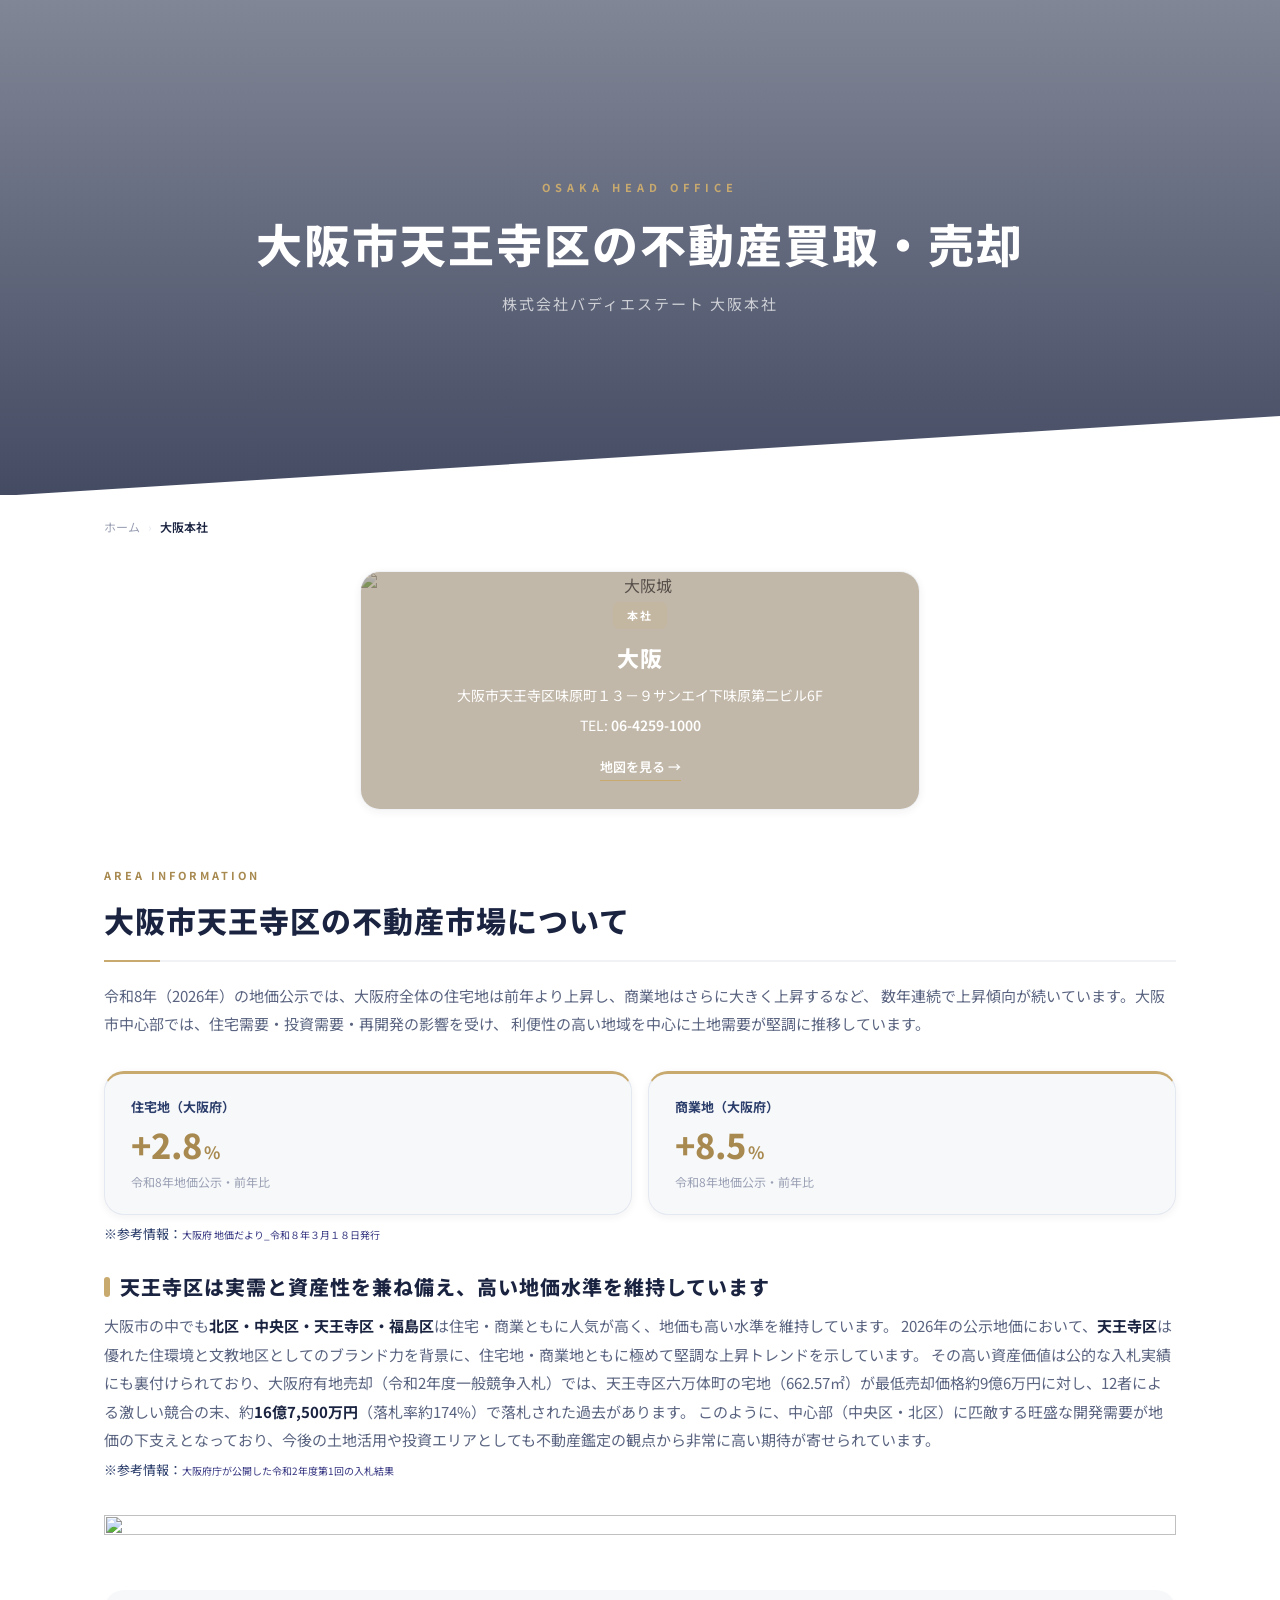
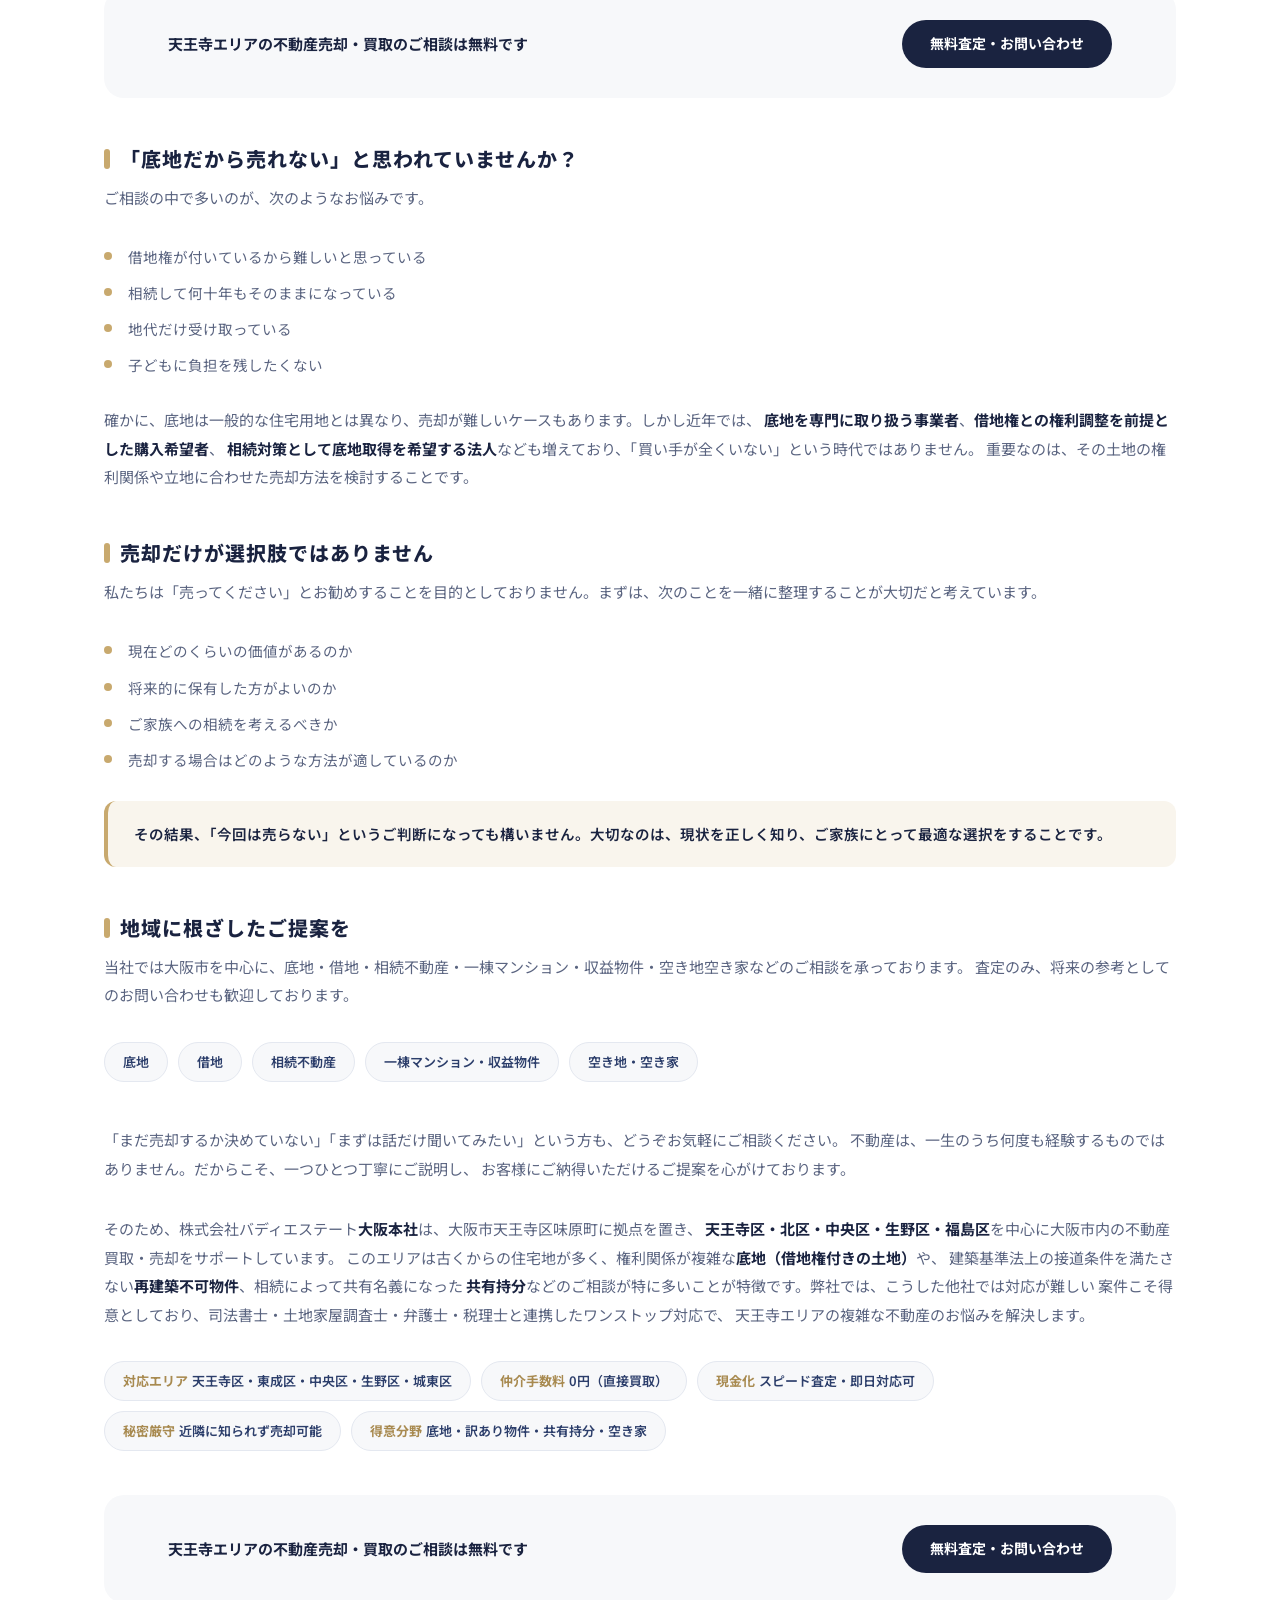
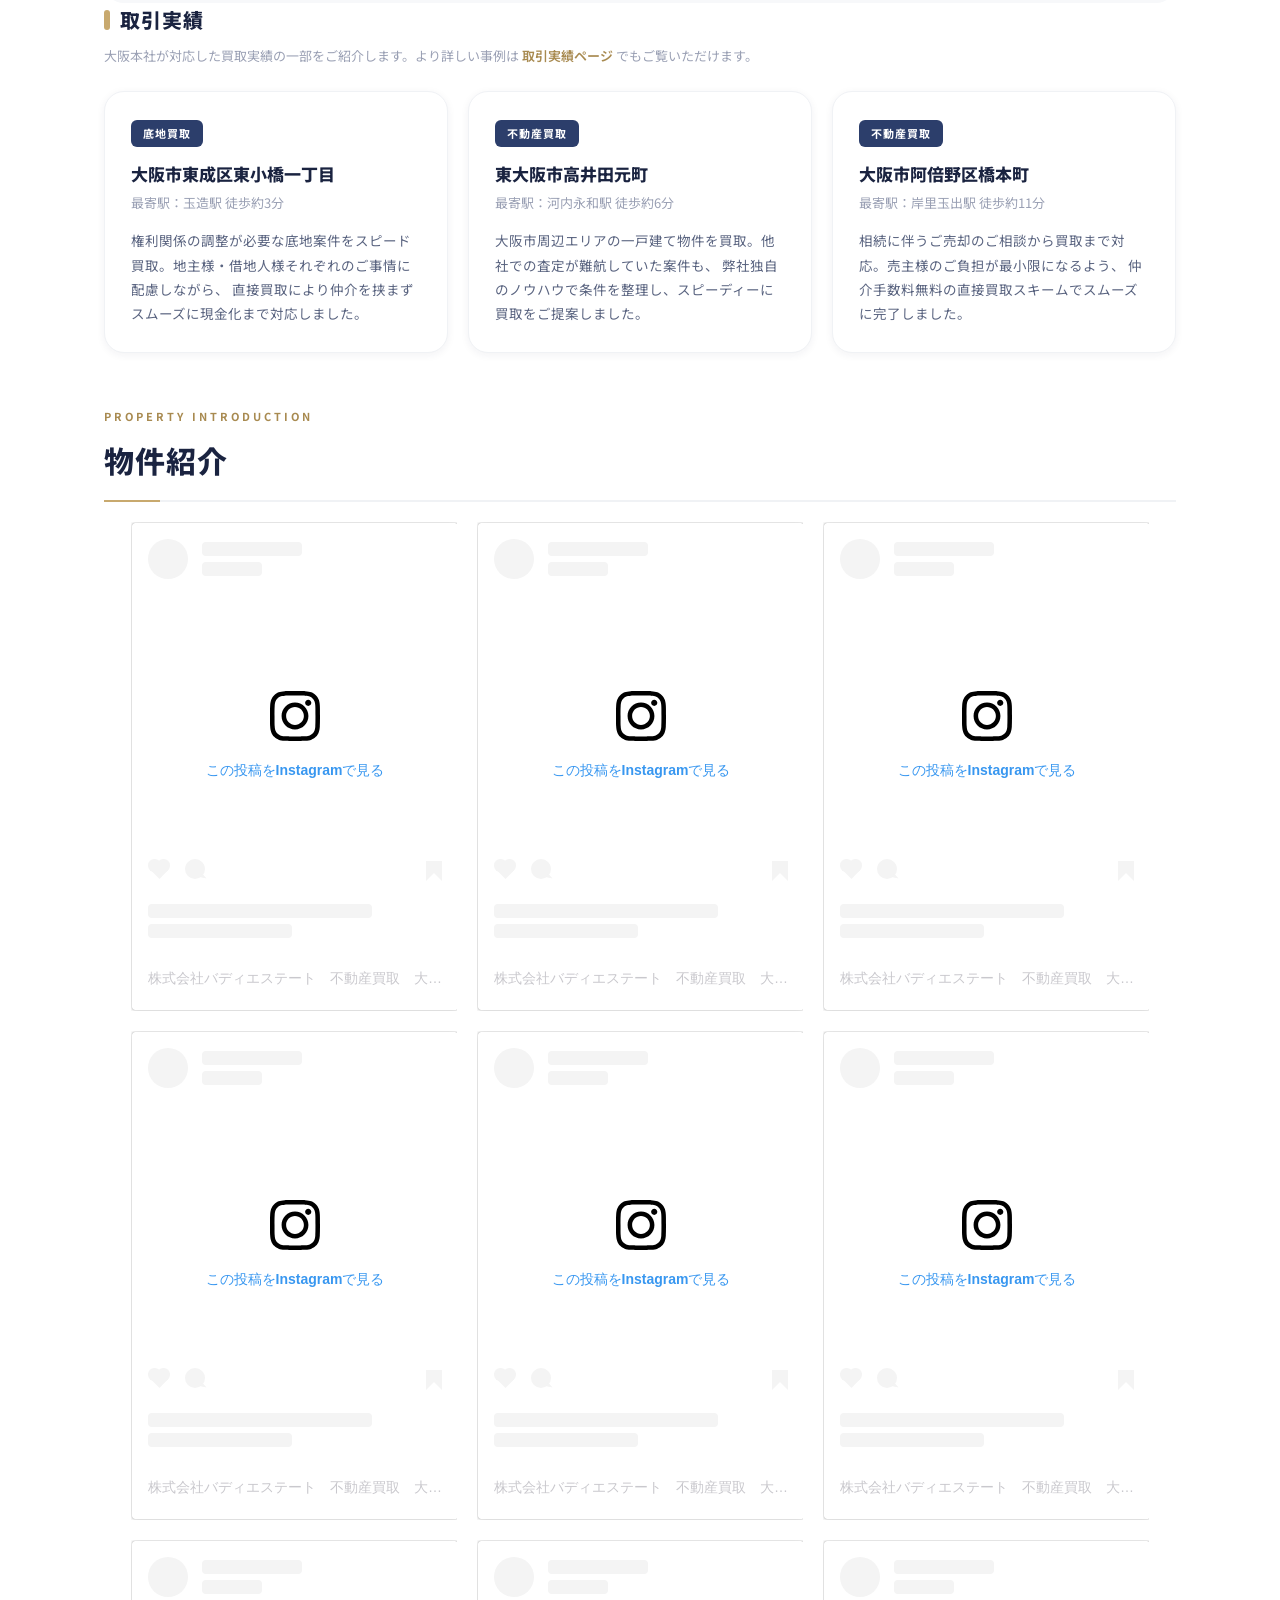
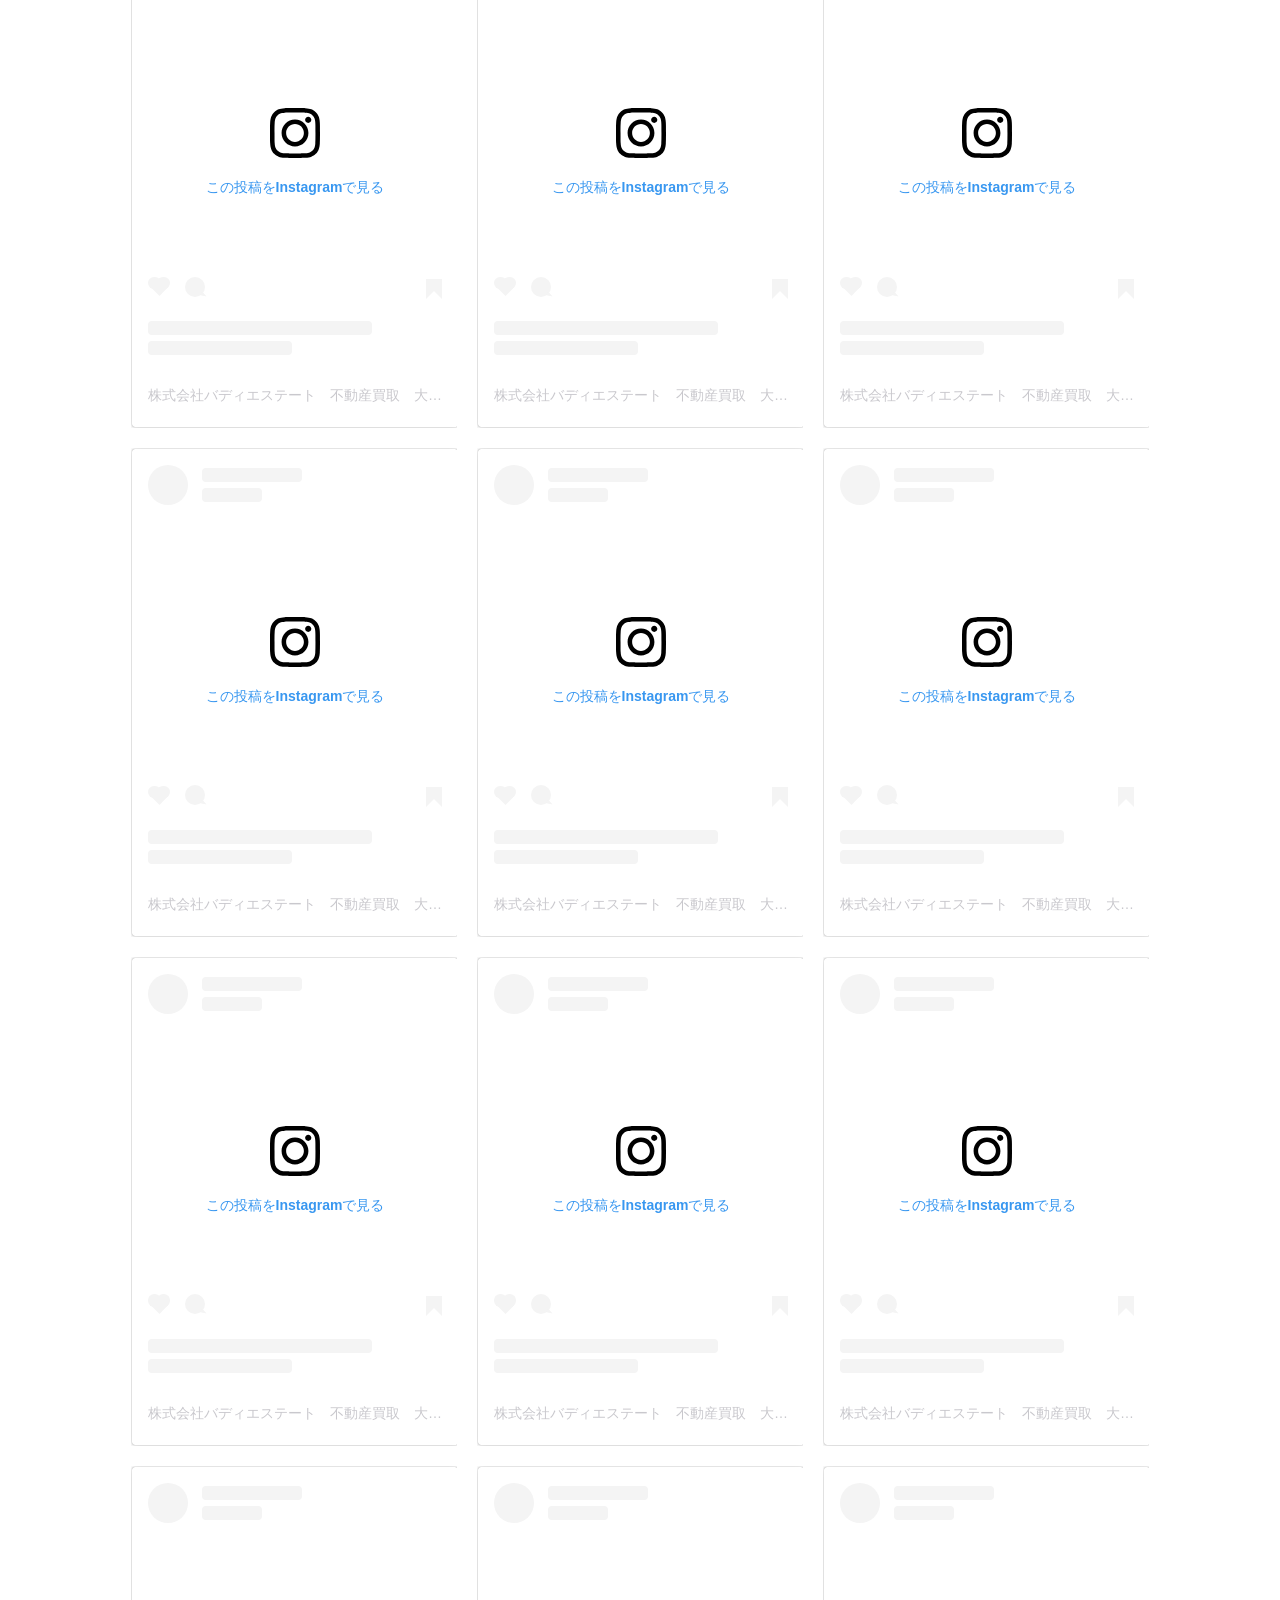
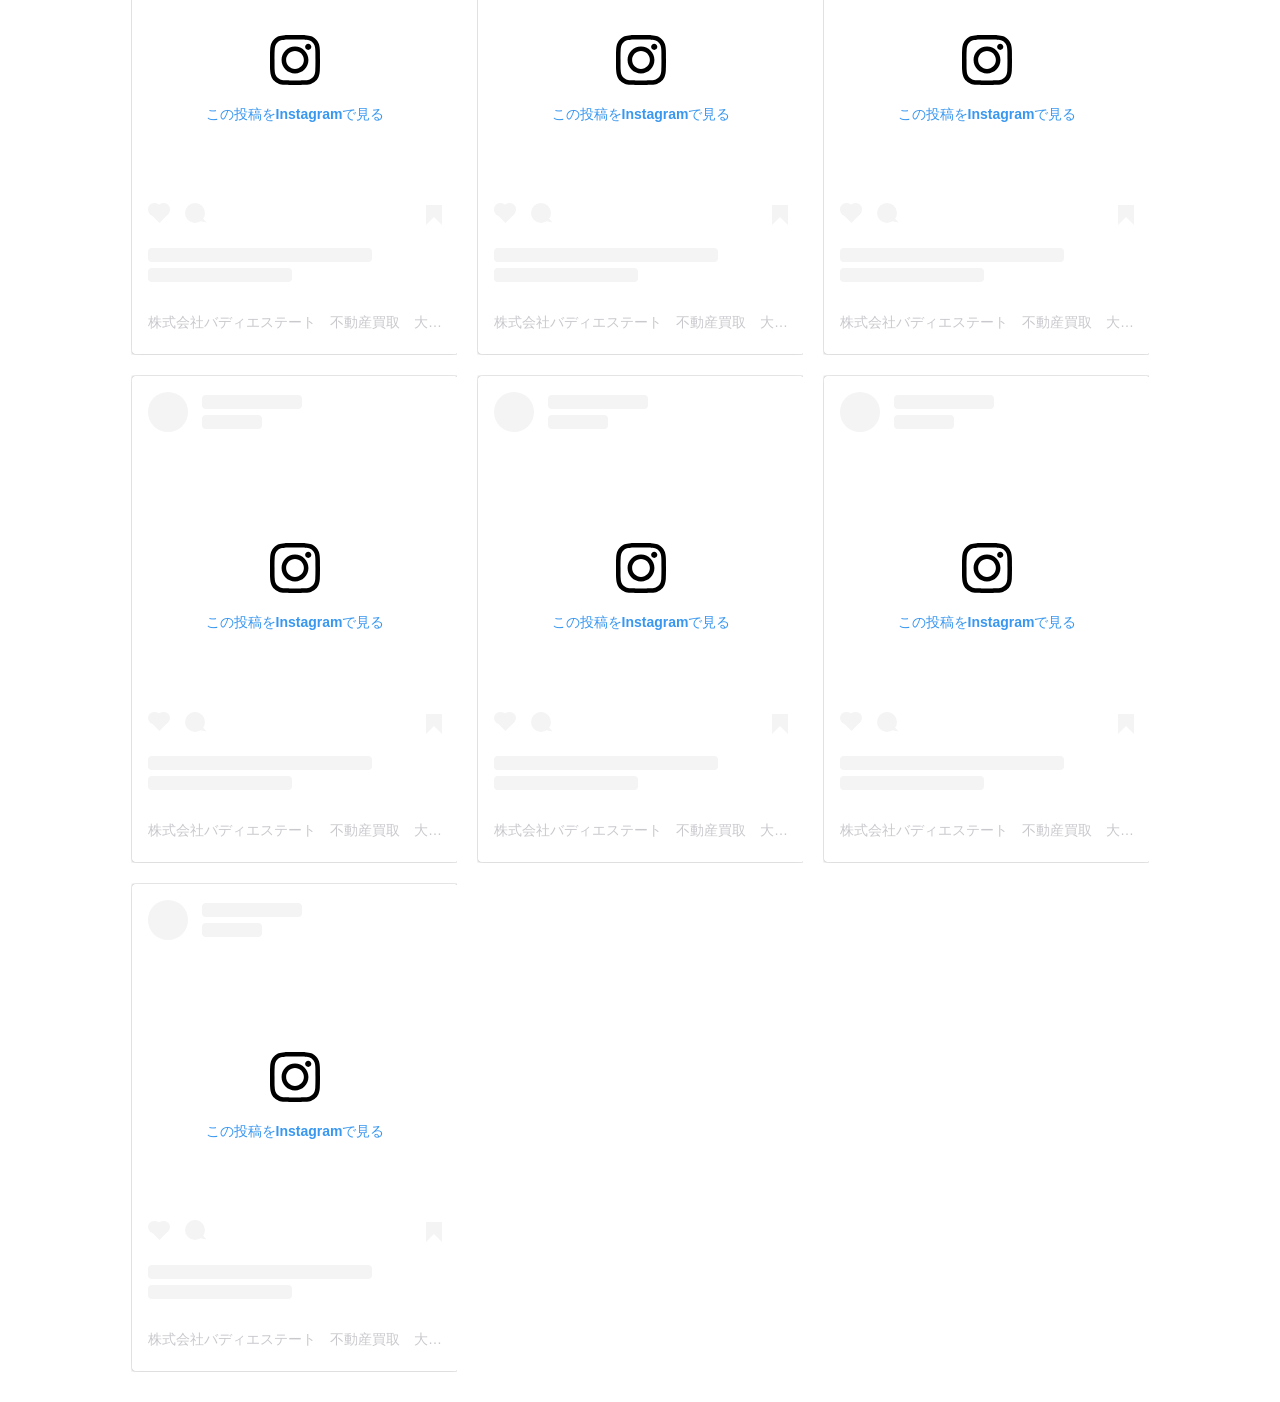
==== index.html @ 15bc95f5 "Rename osaka_tennoji.html to index.html" ====
<!DOCTYPE html>
<html lang="ja">

<head>
    <title>天王寺区の不動産買取・売却なら｜バディエステート大阪本社</title>
    <meta charset="UTF-8">
    <meta name="viewport" content="width=device-width, initial-scale=1.0">
    <meta name="description"
        content="大阪市天王寺区の株式会社バディエステート大阪本社。天王寺区・東成区・中央区・生野区・城東区を中心に、底地や訳あり物件、空き家などの不動産買取・売却をサポートします。仲介手数料0円、即日現金化、秘密厳守で対応いたします。">
    <meta property="og:url" content="https://buddy-estate.net/osaka/">
    <meta property="og:type" content="website">
    <meta property="og:title" content="大阪・天王寺で底地や訳あり不動産の買取なら、バディエステート大阪本社にお任せください">
    <meta property="og:description"
        content="天王寺区・東成区・中央区・生野区・城東区の不動産買取、売却のことなら株式会社バディエステート大阪本社へ。底地や訳あり物件も経験豊富なスタッフが対応します。">
    <meta property="og:site_name" content="株式会社バディエステート 大阪本社">
    <meta property="og:image"
        content="https://res.cloudinary.com/drjbzmxjo/image/upload/v1783505088/header_logo_share_v1_etqi0c.png">

    <!-- Google tag (gtag.js) -->
    <script async src="https://www.googletagmanager.com/gtag/js?id=G-GGK0ZENTBS"></script>
    <script>
        window.dataLayer = window.dataLayer || [];
        function gtag() { dataLayer.push(arguments); }
        gtag('js', new Date());
        gtag('config', 'G-GGK0ZENTBS');
    </script>

    <!-- 構造化データ: 大阪本社 + パンくずリスト -->
    <script type="application/ld+json">
    {
      "@context": "https://schema.org",
      "@graph": [
        {
          "@type": "RealEstateAgent",
          "name": "株式会社バディエステート 大阪本社",
          "image": "https://res.cloudinary.com/drjbzmxjo/image/upload/v1783505088/header_logo_share_v1_etqi0c.png",
          "url": "https://buddy-estate.net/osaka/",
          "telephone": "+81-6-4259-1000",
          "priceRange": "$$",
          "address": {
            "@type": "PostalAddress",
            "streetAddress": "天王寺区味原町13-9 サンエイ下味原第二ビル6F",
            "addressLocality": "大阪市",
            "addressRegion": "大阪府",
            "postalCode": "543-0023",
            "addressCountry": "JP"
          },
          "areaServed": [
            { "@type": "AdministrativeArea", "name": "大阪市天王寺区" },
            { "@type": "AdministrativeArea", "name": "大阪市東成区" },
            { "@type": "AdministrativeArea", "name": "大阪市中央区" },
            { "@type": "AdministrativeArea", "name": "大阪市生野区" },
            { "@type": "AdministrativeArea", "name": "大阪市城東区" }
          ],
          "parentOrganization": {
            "@type": "Organization",
            "name": "株式会社バディエステート",
            "url": "https://buddy-estate.net/"
          }
        },
        {
          "@type": "BreadcrumbList",
          "itemListElement": [
            { "@type": "ListItem", "position": 1, "name": "ホーム", "item": "https://buddy-estate.net/" },
            { "@type": "ListItem", "position": 2, "name": "大阪本社", "item": "https://buddy-estate.net/osaka/" }
          ]
        }
      ]
    }
    </script>

    <link rel="canonical" href="https://buddy-estate.net/osaka/">
    <link rel="icon" href="https://res.cloudinary.com/drjbzmxjo/image/upload/v1784261574/logo_arcegr.ico" sizes="any">
    <link rel="icon" type="image/png"
        href="https://res.cloudinary.com/drjbzmxjo/image/upload/v1783505088/header_logo_share_v1_etqi0c.png"
        sizes="32x32">
    <link rel="apple-touch-icon"
        href="https://res.cloudinary.com/drjbzmxjo/image/upload/v1783505088/header_logo_share_v1_etqi0c.png">

    <link rel="preconnect" href="https://fonts.gstatic.com" crossorigin>
    <link rel="stylesheet" href="../nar_footer.css">
    <link rel="stylesheet" href="branch.css">
    <link href="https://fonts.googleapis.com/css2?family=Noto+Sans+JP:wght@400;500;600;700&display=swap"
        rel="stylesheet">
</head>

<body>
    <!-- PAGE HERO -->

    <section class="page-hero">
        <div class="page-hero-content">
            <span class="page-hero-eyebrow" data-i18n="osaka_hero_eyebrow">OSAKA HEAD OFFICE</span>
            <h1 class="page-hero-title" data-i18n="osaka_hero_title">大阪市天王寺区の不動産買取・売却</h1>
            <p class="page-hero-sub" data-i18n="osaka_hero_sub">株式会社バディエステート 大阪本社</p>
        </div>
    </section>

    <!-- BREADCRUMB -->
    <div style="background: var(--color-bg); padding-top: 8px;">
        <div class="breadcrumb">
            <a href="/" data-i18n="company_breadcrumb_home">ホーム</a>
            <span class="breadcrumb-sep">›</span>
            <span class="breadcrumb-current">大阪本社</span>
        </div>
    </div>
    <!-- Branch Infor -->
    <div class="branch-info">
        <div class="branch-info-map-bg">
            <img src="https://res.cloudinary.com/drjbzmxjo/image/upload/v1782881532/concept_osakacastleresize_m5vloy.jpg"
                alt="大阪城">
        </div>
        <div class="branch-info-content">
            <span class="branch-info-badge">本社</span>
            <p class="branch-info-name">大阪</p>
            <p class="branch-info-address">大阪市天王寺区味原町１３－９サンエイ下味原第二ビル6F</p>
            <p class="branch-info-phone">TEL: <a href="tel:+81-6-4259-1000">06-4259-1000</a></p>
            <a href="#" target="_blank" rel="noopener" class="branch-info-maplink" id="branchInfoMapLink"
                data-i18n="store_map_link">地図を見る →</a>
        </div>
    </div>
    <main>
        <!-- ============================================
             H2: エリアの不動産情報
             ============================================ -->
        <section class="area-info-section">
            <span class="section-eyebrow">AREA INFORMATION</span>
            <h2 class="section-title">大阪市天王寺区の不動産市場について</h2>

            <!-- 2026年 地価動向・底地インサイト -->
            <div class="market-insight">
                <p class="area-info-lead">
                    令和8年（2026年）の地価公示では、大阪府全体の住宅地は前年より上昇し、商業地はさらに大きく上昇するなど、
                    数年連続で上昇傾向が続いています。大阪市中心部では、住宅需要・投資需要・再開発の影響を受け、
                    利便性の高い地域を中心に土地需要が堅調に推移しています。
                </p>

                <div class="market-stats">
                    <div class="market-stat-card">
                        <span class="market-stat-label">住宅地（大阪府）</span>
                        <span class="market-stat-value">+2.8<small>%</small></span>
                        <span class="market-stat-note">令和8年地価公示・前年比</span>
                    </div>
                    <div class="market-stat-card">
                        <span class="market-stat-label">商業地（大阪府）</span>
                        <span class="market-stat-value">+8.5<small>%</small></span>
                        <span class="market-stat-note">令和8年地価公示・前年比</span>
                    </div>
                </div>
                <p class="refer">
                    ※参考情報：<a href="https://www.pref.osaka.lg.jp/documents/7224/chikadayori102.pdf" target="_blank">大阪府
                        地価だより_令和８年３月１８日発行</a>
                </p>
                <h3 class="case-subtitle">天王寺区は実需と資産性を兼ね備え、高い地価水準を維持しています</h3>
                <p class="area-info-lead">
                    大阪市の中でも<strong>北区・中央区・天王寺区・福島区</strong>は住宅・商業ともに人気が高く、地価も高い水準を維持しています。
                    2026年の公示地価において、<strong>天王寺区</strong>は優れた住環境と文教地区としてのブランド力を背景に、住宅地・商業地ともに極めて堅調な上昇トレンドを示しています。
                    その高い資産価値は公的な入札実績にも裏付けられており、大阪府有地売却（令和2年度一般競争入札）では、天王寺区六万体町の宅地（662.57㎡）が最低売却価格約9億6万円に対し、12者による激しい競合の末、約<strong>16億7,500万円</strong>（落札率約174%）で落札された過去があります。
                    このように、中心部（中央区・北区）に匹敵する旺盛な開発需要が地価の下支えとなっており、今後の土地活用や投資エリアとしても不動産鑑定の観点から非常に高い期待が寄せられています。
                    <v class="refer"> <br>※参考情報：<a
                            href="https://www.pref.osaka.lg.jp/o050050/kanzai/baikyakutou/r02_kekka.html"
                            target="_blank">大阪府庁が公開した令和2年度第1回の入札結果</a>
                    </v>
                </p>
                <div class="supportimage">
                    <img
                        src="https://res.cloudinary.com/drjbzmxjo/image/upload/v1784342461/osaka-tennojiresize_ghzi4d.jpg">
                </div>
                <div class="area-cta">
                    <span class="area-cta-text">天王寺エリアの不動産売却・買取のご相談は無料です</span>
                    <a href="/QA/?type=seller" class="area-cta-btn">無料査定・お問い合わせ</a>
                </div>
                <h3 class="case-subtitle">「底地だから売れない」と思われていませんか？</h3>
                <p class="area-info-lead">ご相談の中で多いのが、次のようなお悩みです。</p>
                <ul class="insight-list">
                    <li>借地権が付いているから難しいと思っている</li>
                    <li>相続して何十年もそのままになっている</li>
                    <li>地代だけ受け取っている</li>
                    <li>子どもに負担を残したくない</li>
                </ul>
                <p class="area-info-lead">
                    確かに、底地は一般的な住宅用地とは異なり、売却が難しいケースもあります。しかし近年では、
                    <strong>底地を専門に取り扱う事業者</strong>、<strong>借地権との権利調整を前提とした購入希望者</strong>、
                    <strong>相続対策として底地取得を希望する法人</strong>なども増えており、「買い手が全くいない」という時代ではありません。
                    重要なのは、その土地の権利関係や立地に合わせた売却方法を検討することです。
                </p>

                <h3 class="case-subtitle">売却だけが選択肢ではありません</h3>
                <p class="area-info-lead">
                    私たちは「売ってください」とお勧めすることを目的としておりません。まずは、次のことを一緒に整理することが大切だと考えています。
                </p>
                <ul class="insight-list">
                    <li>現在どのくらいの価値があるのか</li>
                    <li>将来的に保有した方がよいのか</li>
                    <li>ご家族への相続を考えるべきか</li>
                    <li>売却する場合はどのような方法が適しているのか</li>
                </ul>
                <blockquote class="insight-highlight">
                    その結果、「今回は売らない」というご判断になっても構いません。大切なのは、現状を正しく知り、ご家族にとって最適な選択をすることです。
                </blockquote>

                <h3 class="case-subtitle">地域に根ざしたご提案を</h3>
                <p class="area-info-lead">
                    当社では大阪市を中心に、底地・借地・相続不動産・一棟マンション・収益物件・空き地空き家などのご相談を承っております。
                    査定のみ、将来の参考としてのお問い合わせも歓迎しております。
                </p>
                <div class="area-feature-list">
                    <span class="area-feature-chip">底地</span>
                    <span class="area-feature-chip">借地</span>
                    <span class="area-feature-chip">相続不動産</span>
                    <span class="area-feature-chip">一棟マンション・収益物件</span>
                    <span class="area-feature-chip">空き地・空き家</span>
                </div>
                <p class="area-info-lead">
                    「まだ売却するか決めていない」「まずは話だけ聞いてみたい」という方も、どうぞお気軽にご相談ください。
                    不動産は、一生のうち何度も経験するものではありません。だからこそ、一つひとつ丁寧にご説明し、
                    お客様にご納得いただけるご提案を心がけております。
                </p>
            </div>

            <p class="area-info-lead">
                そのため、株式会社バディエステート<strong>大阪本社</strong>は、大阪市天王寺区味原町に拠点を置き、
                <strong>天王寺区・北区・中央区・生野区・福島区</strong>を中心に大阪市内の不動産買取・売却をサポートしています。
                このエリアは古くからの住宅地が多く、権利関係が複雑な<strong>底地（借地権付きの土地）</strong>や、
                建築基準法上の接道条件を満たさない<strong>再建築不可物件</strong>、相続によって共有名義になった
                <strong>共有持分</strong>などのご相談が特に多いことが特徴です。弊社では、こうした他社では対応が難しい
                案件こそ得意としており、司法書士・土地家屋調査士・弁護士・税理士と連携したワンストップ対応で、
                天王寺エリアの複雑な不動産のお悩みを解決します。
            </p>

            <div class="area-feature-list">
                <span class="area-feature-chip"><strong>対応エリア</strong>天王寺区・東成区・中央区・生野区・城東区</span>
                <span class="area-feature-chip"><strong>仲介手数料</strong>0円（直接買取）</span>
                <span class="area-feature-chip"><strong>現金化</strong>スピード査定・即日対応可</span>
                <span class="area-feature-chip"><strong>秘密厳守</strong>近隣に知られず売却可能</span>
                <span class="area-feature-chip"><strong>得意分野</strong>底地・訳あり物件・共有持分・空き家</span>
            </div>
            <div class="area-cta">
                <span class="area-cta-text">天王寺エリアの不動産売却・買取のご相談は無料です</span>
                <a href="/QA/?type=seller" class="area-cta-btn">無料査定・お問い合わせ</a>
            </div>
            <!-- H3: 取引実績 -->
            <h3 class="case-subtitle">取引実績</h3>
            <p class="case-subtitle-note">
                大阪本社が対応した買取実績の一部をご紹介します。より詳しい事例は
                <a href="/acch/" style="color: var(--color-accent-dark); font-weight: 600;">取引実績ページ</a>
                でもご覧いただけます。
            </p>

            <div class="case-grid">
                <article class="case-card">
                    <span class="case-card-tag">底地買取</span>
                    <p class="case-card-area">大阪市東成区東小橋一丁目</p>
                    <p class="case-card-station">最寄駅：玉造駅 徒歩約3分</p>
                    <p class="case-card-desc">
                        権利関係の調整が必要な底地案件をスピード買取。地主様・借地人様それぞれのご事情に配慮しながら、
                        直接買取により仲介を挟まずスムーズに現金化まで対応しました。
                    </p>
                </article>

                <article class="case-card">
                    <span class="case-card-tag">不動産買取</span>
                    <p class="case-card-area">東大阪市高井田元町</p>
                    <p class="case-card-station">最寄駅：河内永和駅 徒歩約6分</p>
                    <p class="case-card-desc">
                        大阪市周辺エリアの一戸建て物件を買取。他社での査定が難航していた案件も、
                        弊社独自のノウハウで条件を整理し、スピーディーに買取をご提案しました。
                    </p>
                </article>

                <article class="case-card">
                    <span class="case-card-tag">不動産買取</span>
                    <p class="case-card-area">大阪市阿倍野区橋本町</p>
                    <p class="case-card-station">最寄駅：岸里玉出駅 徒歩約11分</p>
                    <p class="case-card-desc">
                        相続に伴うご売却のご相談から買取まで対応。売主様のご負担が最小限になるよう、
                        仲介手数料無料の直接買取スキームでスムーズに完了しました。
                    </p>
                </article>
            </div>

        </section>

        <!-- ============================================
             H2: 物件紹介 (Instagram feed)
             ============================================ -->
        <section class="property-section">
            <span class="section-eyebrow">PROPERTY INTRODUCTION</span>
            <h2 class="section-title">物件紹介</h2>
            <div class="content_div" id="instagramFeed"></div>
        </section>
    </main>

    <script src="../i18n.js"></script>
    <script src="../nar_footer.js"></script>
    <script src="osaka_insta_database.js"></script>
    <script src="branch.js"></script>
    <script async src="//www.instagram.com/embed.js"></script>
</body>

</html>
---- branch.css ----
:root {
    --color-bg: #ffffff;
    --color-bg-soft: #f7f8fa;
    --color-bg-muted: #f0f2f5;
    --color-navy: #1a2340;
    --color-navy-mid: #2c3e6b;
    --color-navy-light: #4a5a8a;
    --color-accent: #c8a96e;
    --color-accent-dark: #a88a50;
    --color-accent-soft: rgba(200, 169, 110, 0.12);
    --color-text-main: #1a2340;
    --color-text-sub: #5a6480;
    --color-text-muted: #9aa0b4;
    --color-border: #e4e8f0;
    --color-border-soft: #f0f2f5;
    --color-white: #ffffff;
    --font-main: 'Noto Sans JP', 'Hiragino Kaku Gothic ProN', Meiryo, sans-serif;
    --section-pad-y: 30px;
    --section-pad-x: clamp(20px, 5vw, 80px);
    --container-max: 1200px;
    --radius-sm: 6px;
    --radius-md: 12px;
    --radius-lg: 20px;
    --radius-xl: 32px;
    --shadow-sm: 0 2px 8px rgba(26, 35, 64, 0.06);
    --shadow-md: 0 4px 20px rgba(26, 35, 64, 0.10);
    --shadow-lg: 0 8px 40px rgba(26, 35, 64, 0.14);
    --ease: cubic-bezier(0.22, 1, 0.36, 1);
    --duration: 0.4s;
}

/* ============================================
    Reset & Base
    ============================================ */
*,
*::before,
*::after {
    margin: 0;
    padding: 0;
    box-sizing: border-box;
}

html {
    scroll-behavior: smooth;
    -webkit-font-smoothing: antialiased;
}

body {
    font-family: var(--font-main);
    color: var(--color-text-main);
    background: var(--color-bg);
    line-height: 1.7;
    overflow-x: hidden;
}

img {
    max-width: 100%;
    display: block;
}

a {
    text-decoration: none;
    color: inherit;
}

ul {
    list-style: none;
}

button {
    font-family: var(--font-main);
    cursor: pointer;
}

/* ===== HERO ===== */
.page-hero {
    height: 55vh;
    min-height: 320px;
    position: relative;
    display: flex;
    flex-direction: column;
    align-items: center;
    justify-content: center;
    overflow: hidden;
    background-image: url('https://res.cloudinary.com/drjbzmxjo/image/upload/v1782881532/concept_osakacastleresize_m5vloy.jpg');
    background-size: cover;
    background-position: center center;
    background-repeat: no-repeat;
}

.page-hero::after {
    content: '';
    position: absolute;
    inset: 0;
    background: linear-gradient(to bottom, rgba(26, 35, 64, 0.55) 0%, rgba(26, 35, 64, 0.82) 100%);
    z-index: 1;
}

.page-hero::before {
    content: '';
    position: absolute;
    bottom: -1px;
    left: 0;
    width: 100%;
    height: 80px;
    background: var(--color-bg);
    clip-path: polygon(0 100%, 100% 0%, 100% 100%);
    z-index: 3;
}

.page-hero-content {
    position: relative;
    z-index: 2;
    text-align: center;
    padding: 0 20px;
}

.page-hero-eyebrow {
    font-size: 11px;
    font-weight: 700;
    letter-spacing: 5px;
    text-transform: uppercase;
    color: var(--color-accent);
    margin-bottom: 14px;
    display: block;
    opacity: 0;
    animation: fadeUp 0.7s var(--ease) forwards 0.2s;
}

.page-hero-title {
    font-size: clamp(26px, 4.2vw, 46px);
    font-weight: 800;
    color: var(--color-white);
    letter-spacing: 2px;
    line-height: 1.4;
    opacity: 0;
    animation: fadeUp 0.7s var(--ease) forwards 0.4s;
}

.page-hero-sub {
    margin-top: 16px;
    font-size: clamp(13px, 1.5vw, 15px);
    color: rgba(255, 255, 255, 0.7);
    letter-spacing: 2px;
    opacity: 0;
    animation: fadeUp 0.7s var(--ease) forwards 0.6s;
}

@keyframes fadeUp {
    to {
        opacity: 1;
        transform: translateY(0);
    }
}

/* ===== Branch Infor ===== */
.branch-info {
    max-width: 560px;
    margin: 0 auto 20px;
    padding: 28px var(--section-pad-x);
    background: var(--color-bg-soft);
    border: 1px solid var(--color-border-soft);
    border-radius: var(--radius-lg);
    box-shadow: var(--shadow-sm);
    text-align: center;
    position: relative;
    overflow: hidden;
    max-height: 480px;
    opacity: 1;
    transform: translateY(0);
    transition: opacity 0.35s var(--ease),
        transform 0.35s var(--ease),
        max-height 0.4s var(--ease),
        margin 0.35s var(--ease),
        padding 0.35s var(--ease);
}

.branch-info.is-hidden {
    max-height: 0;
    opacity: 0;
    transform: translateY(-10px);
    margin-top: 0;
    margin-bottom: 0;
    padding-top: 0;
    padding-bottom: 0;
    pointer-events: none;
}


.branch-info-map-bg {
    position: absolute;
    inset: 0;
    z-index: 0;
    pointer-events: none;
}

.branch-info-map-bg img {
    position: absolute;
    inset: 0;
    width: 100%;
    height: 100%;
    object-fit: cover;
    filter: saturate(0.7) brightness(1.05);
    transition: opacity 0.5s ease;
}

.branch-info-map-bg img.is-loaded {
    opacity: 1;
}

.branch-info-map-bg::after {
    content: '';
    position: absolute;
    inset: 0;
    background: rgba(142, 122, 90, 0.5);
}

.branch-info-content {
    position: relative;
    z-index: 1;
}


.branch-info-badge {
    display: inline-block;
    font-size: 11px;
    font-weight: 700;
    letter-spacing: 2px;
    color: var(--color-white);
    background: var(--color-accent-soft);
    padding: 4px 14px;
    border-radius: var(--radius-sm);
    margin-bottom: 10px;
    z-index: 2;
}

.branch-info-name {
    font-size: 22px;
    font-weight: 800;
    color: var(--color-white);
    letter-spacing: 1px;
    margin-bottom: 8px;
    z-index: 2;
}

.branch-info-address {
    font-size: 14px;
    color: var(--color-white);
    line-height: 1.7;
    margin-bottom: 6px;
    z-index: 2;
}

.branch-info-phone {
    font-size: 14px;
    color: var(--color-white);
    margin-bottom: 14px;
    z-index: 2;
}

.branch-info-phone a {
    color: var(--color-white);
    font-weight: 600;
}

.branch-info-maplink {
    display: inline-block;
    font-size: 13px;
    font-weight: 600;
    color: var(--color-white);
    border-bottom: 1px solid var(--color-accent);
    padding-bottom: 2px;
    transition: color 0.2s;
    z-index: 2;
}

.branch-info-maplink:hover {
    color: var(--color-navy);
    border-color: var(--color-navy);
    z-index: 2;
}

/* ===== BREADCRUMB ===== */
.breadcrumb {
    background: var(--color-bg);
    padding: 14px var(--section-pad-x);
    max-width: var(--container-max);
    margin: 0 auto 20px;
    display: flex;
    align-items: center;
    gap: 8px;
    font-size: 12px;
    color: var(--color-text-muted);
}

.breadcrumb a {
    color: var(--color-text-muted);
    transition: color 0.2s;
}

.breadcrumb a:hover {
    color: var(--color-accent);
}

.breadcrumb-sep {
    color: var(--color-border);
}

.breadcrumb-current {
    color: var(--color-navy);
    font-weight: 600;
}

/* ============================================
    AREA INFO SECTION (エリアの不動産情報)
    ============================================ */
.area-info-section {
    max-width: var(--container-max);
    margin: 0 auto;
    padding: var(--section-pad-y) var(--section-pad-x) 20px;
}

.section-eyebrow {
    display: inline-block;
    font-size: 11px;
    font-weight: 700;
    letter-spacing: 3px;
    color: var(--color-accent-dark);
    text-transform: uppercase;
    margin-bottom: 10px;
}

.section-title {
    font-size: clamp(22px, 3vw, 30px);
    font-weight: 800;
    color: var(--color-navy);
    letter-spacing: 1px;
    margin-bottom: 20px;
    padding-bottom: 14px;
    border-bottom: 2px solid var(--color-border-soft);
    position: relative;
}

.section-title::after {
    content: '';
    position: absolute;
    left: 0;
    bottom: -2px;
    width: 56px;
    height: 2px;
    background: var(--color-accent);
}

.area-info-lead {
    font-size: 15px;
    color: var(--color-text-sub);
    line-height: 1.9;
    max-width: 1500px;
    margin-bottom: 32px;
}

.area-info-lead strong {
    color: var(--color-navy);
    font-weight: 700;
}

/* Feature chips (対応エリア / 強み) */
.area-feature-list {
    display: flex;
    flex-wrap: wrap;
    gap: 10px;
    margin-bottom: 44px;
}

.area-feature-chip {
    font-size: 13px;
    font-weight: 600;
    color: var(--color-navy-mid);
    background: var(--color-bg-soft);
    border: 1px solid var(--color-border);
    padding: 8px 18px;
    border-radius: 999px;
}

.area-feature-chip strong {
    color: var(--color-accent-dark);
    margin-right: 4px;
}

/* ===== 市場インサイト (Market insight block) ===== */
.market-insight {
    margin-bottom: 12px;
}

.market-insight h3.case-subtitle {
    margin-top: 44px;
}

.market-insight h3.case-subtitle:first-of-type {
    margin-top: 4px;
}

.market-stats {
    display: flex;
    flex-wrap: wrap;
    gap: 16px;
    margin: 0 0 8px;
}

.market-stat-card {
    flex: 1 1 220px;
    background: var(--color-bg-soft);
    border: 1px solid var(--color-border);
    border-top: 3px solid var(--color-accent);
    border-radius: var(--radius-lg);
    padding: 22px 26px;
    box-shadow: var(--shadow-sm);
}

.market-stat-label {
    display: block;
    font-size: 13px;
    font-weight: 700;
    color: var(--color-navy-mid);
    margin-bottom: 10px;
}

.market-stat-value {
    display: block;
    font-size: 34px;
    font-weight: 800;
    color: var(--color-accent-dark);
    line-height: 1;
}

.market-stat-value small {
    font-size: 17px;
    font-weight: 700;
    margin-left: 2px;
}

.market-stat-note {
    display: block;
    font-size: 12px;
    color: var(--color-text-muted);
    margin-top: 10px;
}

.insight-list {
    display: flex;
    flex-direction: column;
    gap: 10px;
    margin: 0 0 28px;
}

.insight-list li {
    position: relative;
    padding-left: 24px;
    font-size: 14.5px;
    color: var(--color-text-sub);
    line-height: 1.8;
}

.insight-list li::before {
    content: '';
    position: absolute;
    left: 0;
    top: 8px;
    width: 8px;
    height: 8px;
    border-radius: 50%;
    background: var(--color-accent);
}

.insight-highlight {
    margin: 4px 0 32px;
    padding: 20px 26px;
    background: var(--color-accent-soft);
    border-left: 4px solid var(--color-accent);
    border-radius: var(--radius-md);
    font-size: 14.5px;
    font-weight: 600;
    color: var(--color-navy);
    line-height: 1.8;
}

@media (max-width: 640px) {
    .market-stats {
        flex-direction: column;
    }

    .market-stat-card {
        max-height: 120px;
        padding: 5px 5px 10px 10px;
    }

}

.refer {
    color: var(--color-navy-mid);
    font-size: small;
    margin-bottom: 25px;
}

.refer a {
    color: rgb(2, 2, 97, 0.8);
    font-size: x-small;
}

.refer a:hover {
    color: rgba(67, 67, 248, 0.8);
}

.supportimage {
    width: 100%;
    max-width: 1500px;
    height: auto;
    overflow: hidden;
    display: inline-block;
}

.supportimage img {
    width: 100%;
    height: 100%;
    object-fit: contain;
    display: block;
}

/* ===== 取引実績 (Case highlights) ===== */
.case-subtitle {
    font-size: 20px;
    font-weight: 800;
    color: var(--color-navy);
    letter-spacing: 1px;
    margin-bottom: 8px;
    display: flex;
    align-items: center;
    gap: 10px;
}

.case-subtitle::before {
    content: '';
    width: 6px;
    height: 20px;
    background: var(--color-accent);
    border-radius: 3px;
    display: inline-block;
}

.case-subtitle-note {
    font-size: 13px;
    color: var(--color-text-muted);
    margin-bottom: 24px;
}

.case-grid {
    display: grid;
    grid-template-columns: repeat(auto-fit, minmax(260px, 1fr));
    gap: 20px;
    margin-bottom: 8px;
}

.case-card {
    background: var(--color-white);
    border: 1px solid var(--color-border-soft);
    border-radius: var(--radius-lg);
    box-shadow: var(--shadow-sm);
    padding: 26px;
    transition: transform var(--duration) var(--ease), box-shadow var(--duration) var(--ease);
}

.case-card:hover {
    transform: translateY(-4px);
    box-shadow: var(--shadow-md);
}

.case-card-tag {
    display: inline-block;
    font-size: 11px;
    font-weight: 700;
    letter-spacing: 1px;
    color: var(--color-white);
    background: var(--color-navy-mid);
    padding: 4px 12px;
    border-radius: var(--radius-sm);
    margin-bottom: 14px;
}

.case-card-area {
    font-size: 17px;
    font-weight: 800;
    color: var(--color-navy);
    margin-bottom: 6px;
    line-height: 1.5;
}

.case-card-station {
    font-size: 13px;
    color: var(--color-text-muted);
    margin-bottom: 14px;
}

.case-card-desc {
    font-size: 13.5px;
    color: var(--color-text-sub);
    line-height: 1.8;
}

/* CTA block */
.area-cta {
    margin-top: 40px;
    background: var(--color-bg-soft);
    border-radius: var(--radius-lg);
    padding: 30px var(--section-pad-x);
    display: flex;
    flex-wrap: wrap;
    align-items: center;
    justify-content: space-between;
    gap: 20px;
}

.area-cta-text {
    font-size: 15px;
    color: var(--color-navy);
    font-weight: 700;
}

.area-cta-btn {
    display: inline-block;
    background: var(--color-navy);
    color: var(--color-white) !important;
    font-size: 14px;
    font-weight: 700;
    padding: 12px 28px;
    border-radius: 999px;
    transition: background 0.25s var(--ease);
    white-space: nowrap;
}

.area-cta-btn:hover {
    background: var(--color-accent-dark);
}

/* ============================================
    物件紹介 (Instagram feed section)
    ============================================ */
.property-section {
    max-width: var(--container-max);
    margin: 0 auto;
    padding: 20px var(--section-pad-x) var(--section-pad-y);
}

.content_div {
    display: grid;
    grid-template-columns: repeat(auto-fill, minmax(240px, 326px));
    gap: 20px;
    justify-content: center;
}

.content_box {
    width: 100%;
    height: auto;
    overflow: hidden;
}

.property-empty {
    text-align: center;
    color: var(--color-text-muted);
    font-size: 14px;
    padding: 40px 0;
}

@media (max-width: 640px) {
    .area-cta {
        flex-direction: column;
        align-items: flex-start;
    }
}
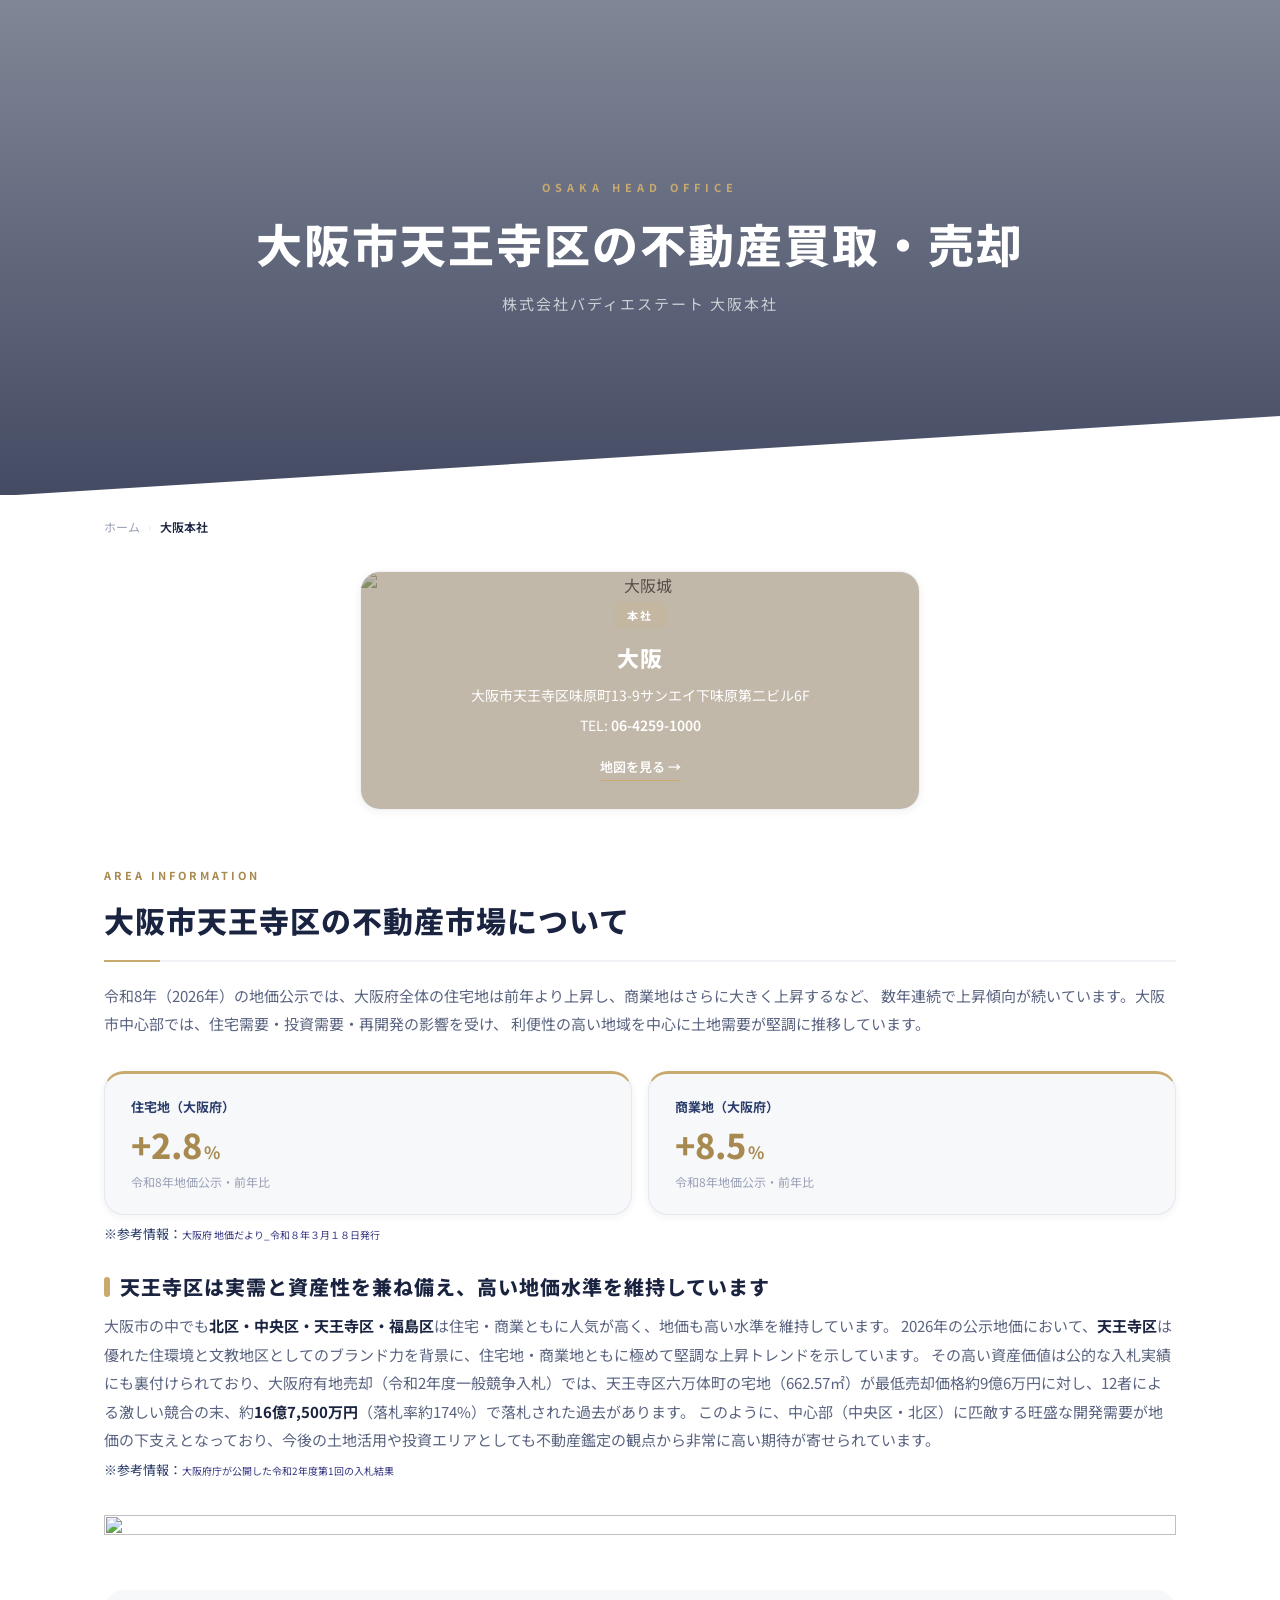
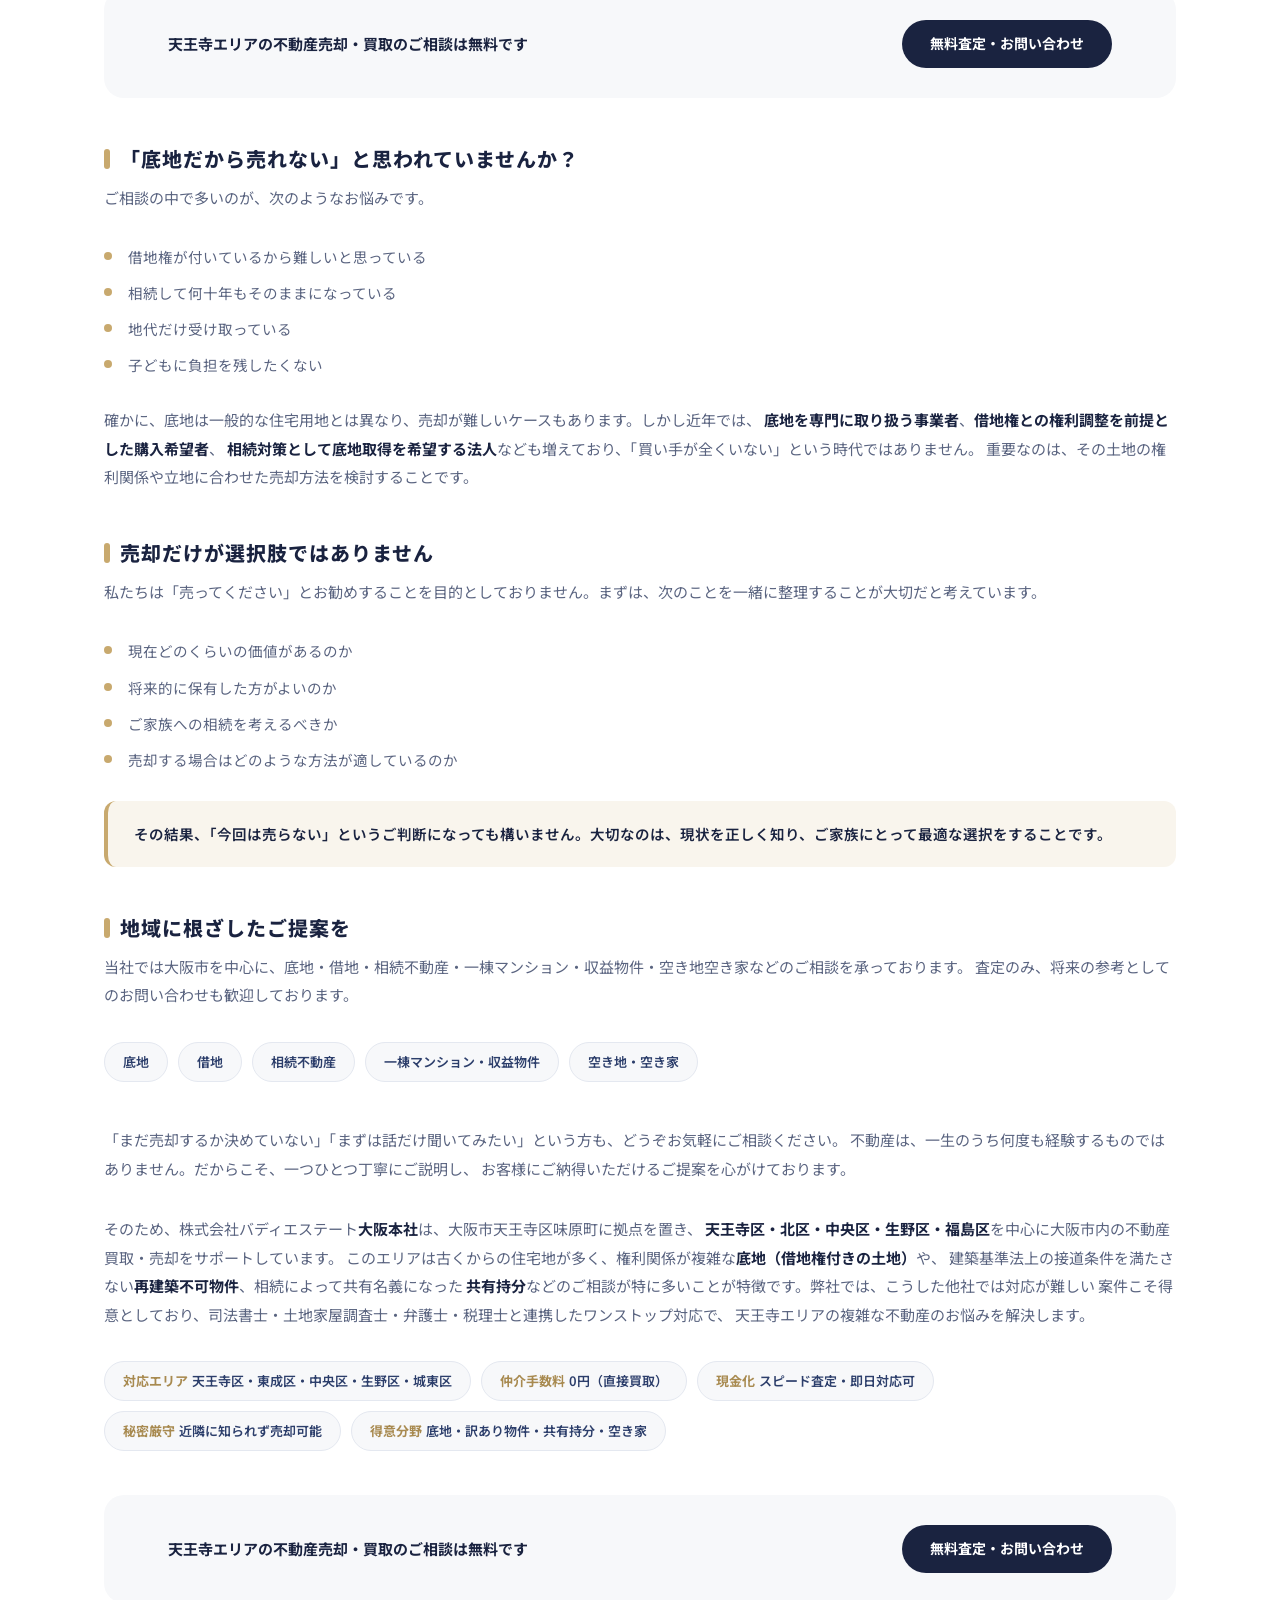
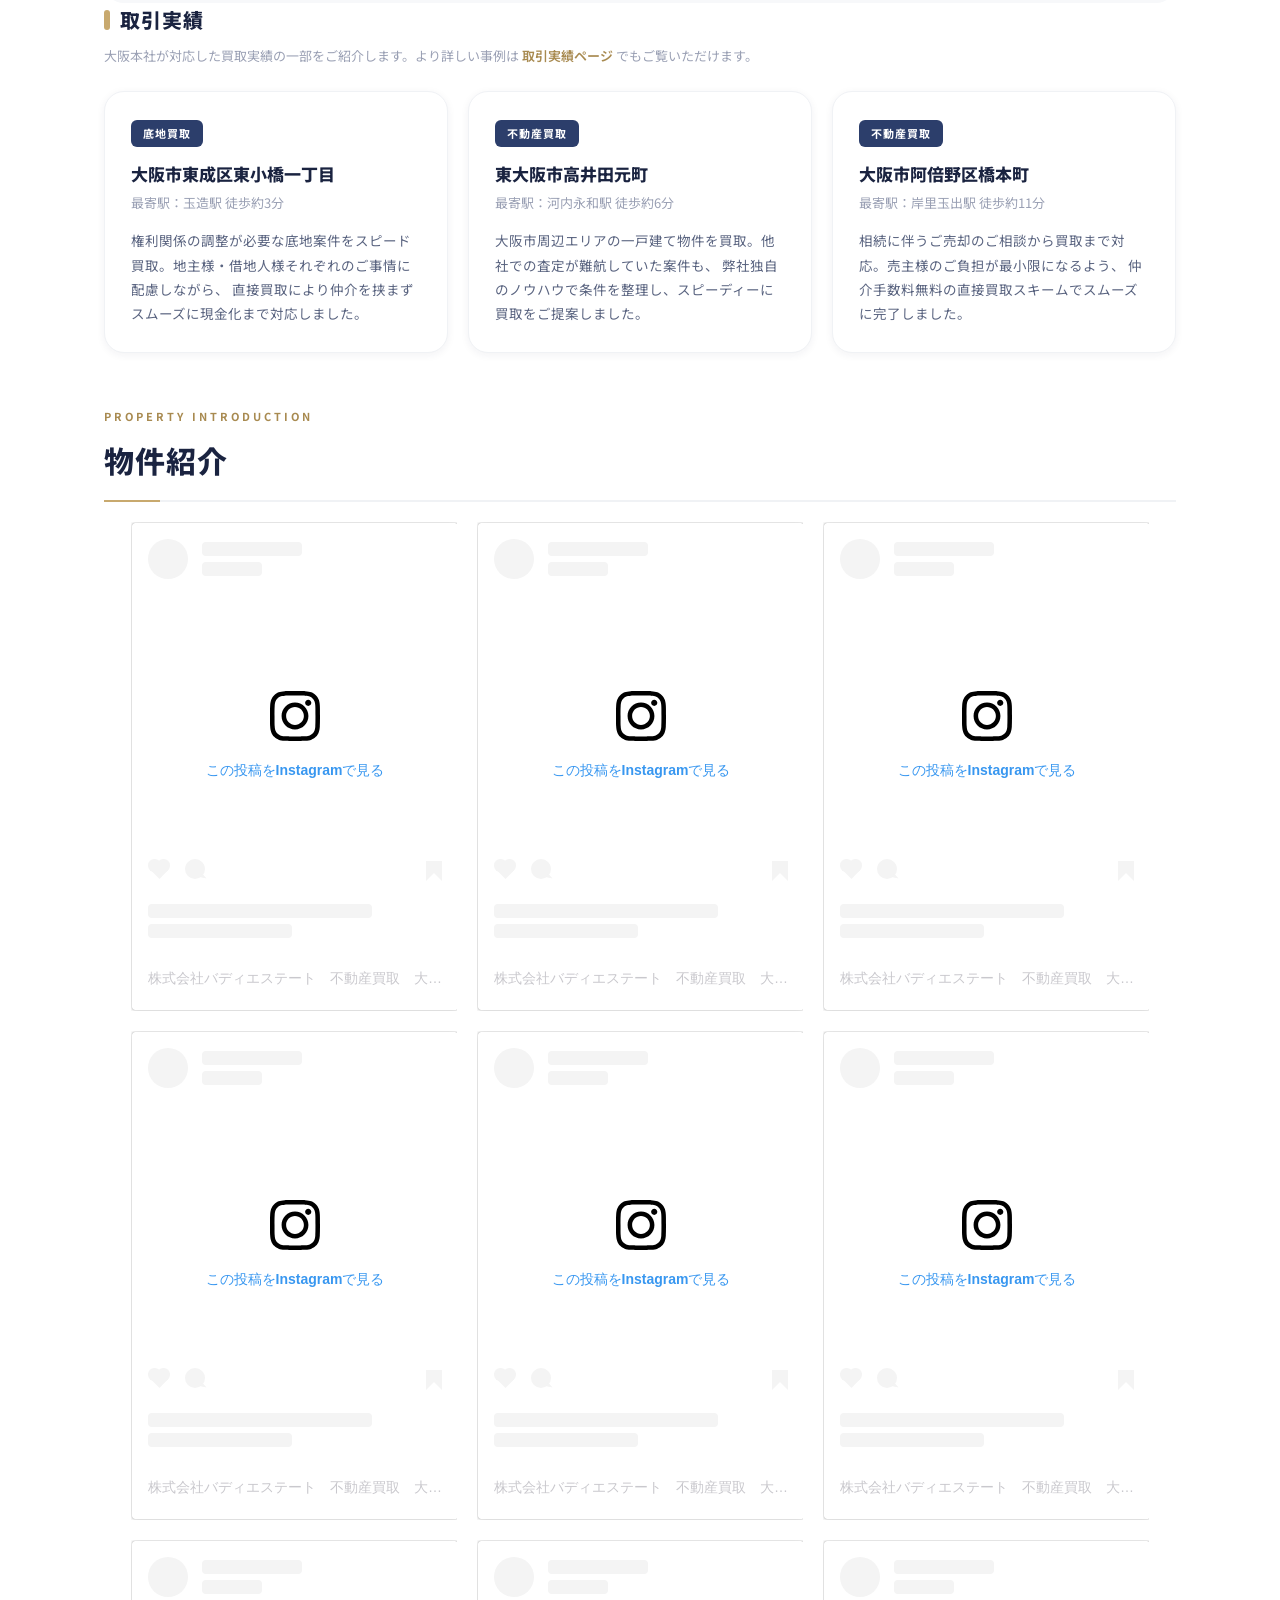
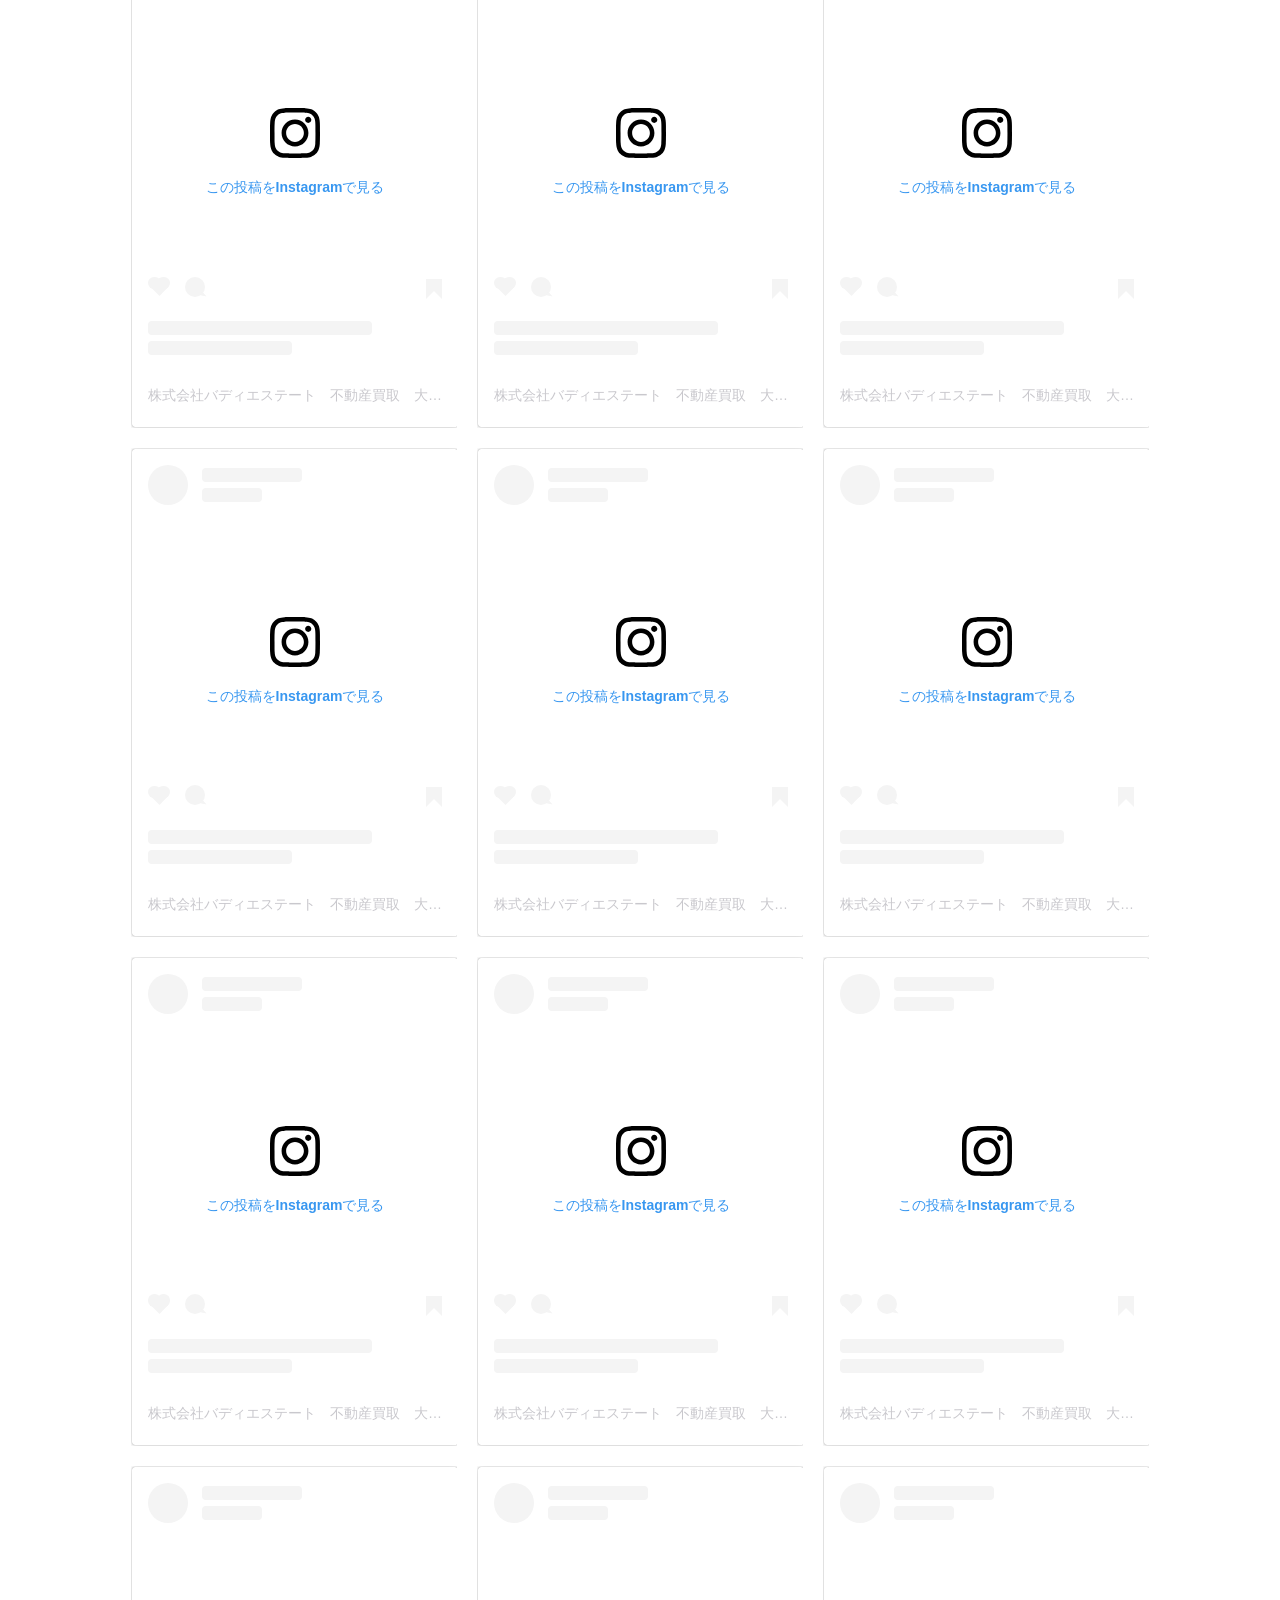
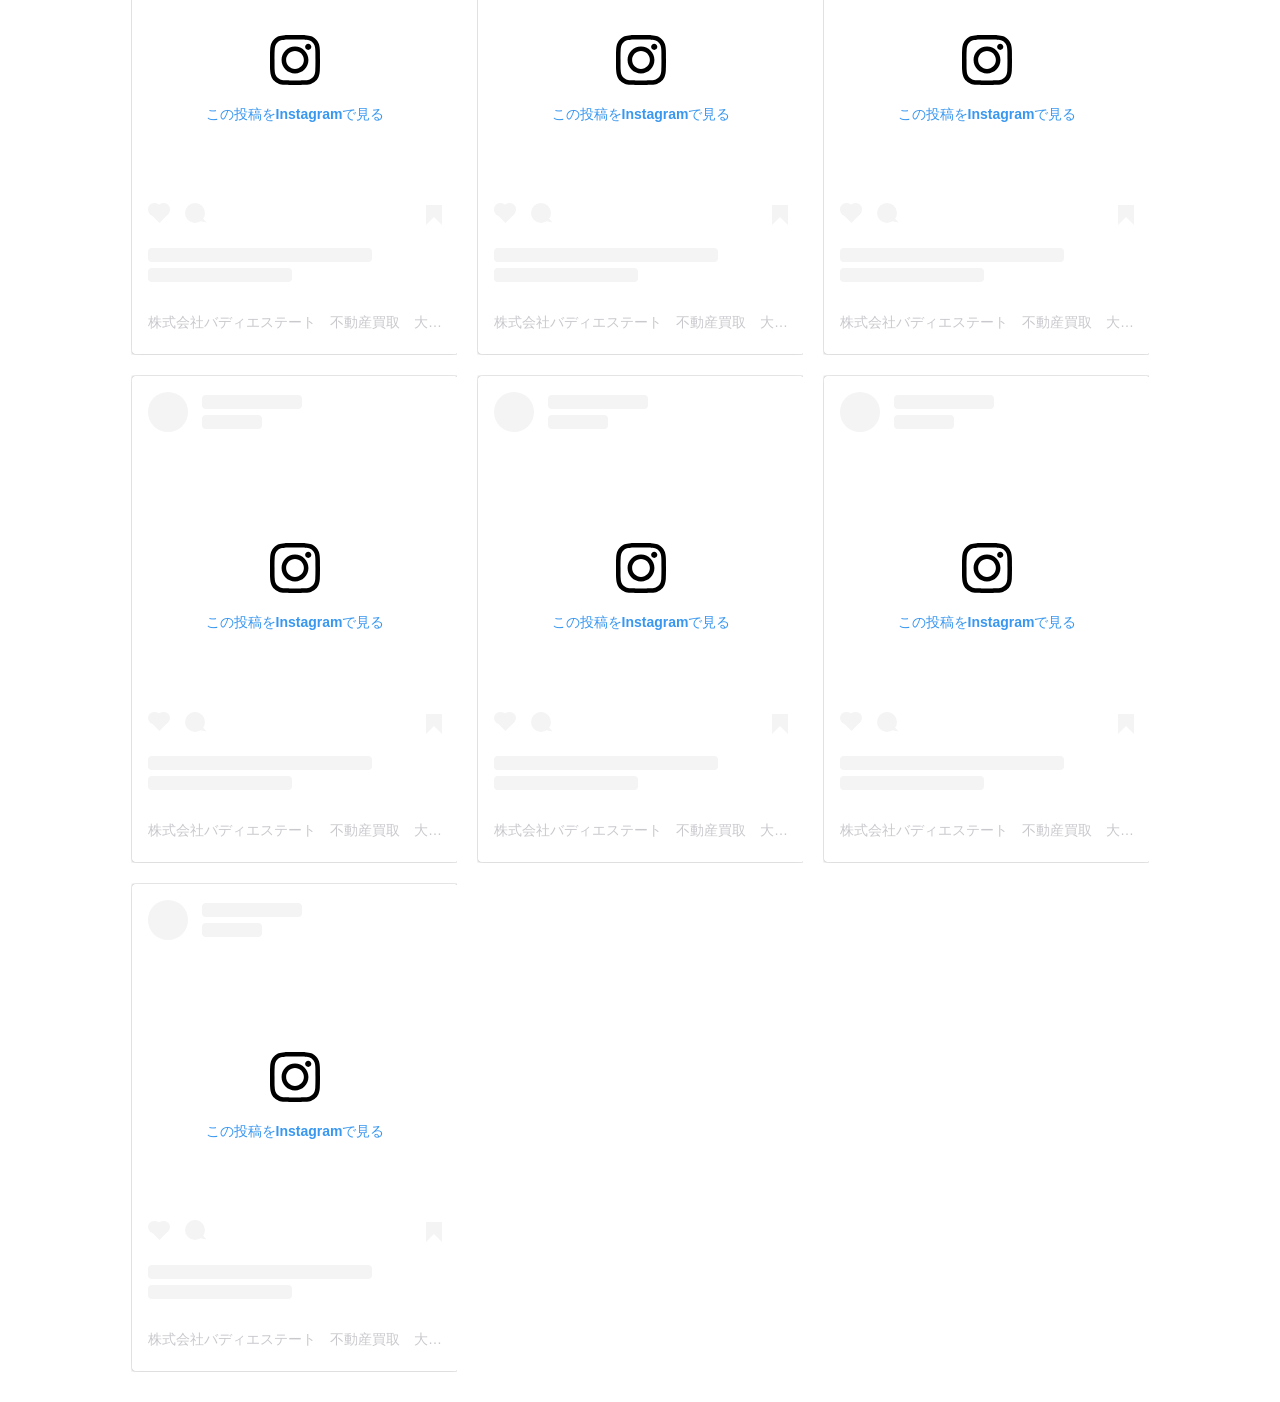
==== commit f1a4b615: "Update index.html" ====
--- a/index.html
+++ b/index.html
@@ -112,7 +112,7 @@
         <div class="branch-info-content">
             <span class="branch-info-badge">本社</span>
             <p class="branch-info-name">大阪</p>
-            <p class="branch-info-address">大阪市天王寺区味原町１３－９サンエイ下味原第二ビル6F</p>
+            <p class="branch-info-address">大阪市天王寺区味原町13-9サンエイ下味原第二ビル6F</p>
             <p class="branch-info-phone">TEL: <a href="tel:+81-6-4259-1000">06-4259-1000</a></p>
             <a href="#" target="_blank" rel="noopener" class="branch-info-maplink" id="branchInfoMapLink"
                 data-i18n="store_map_link">地図を見る →</a>
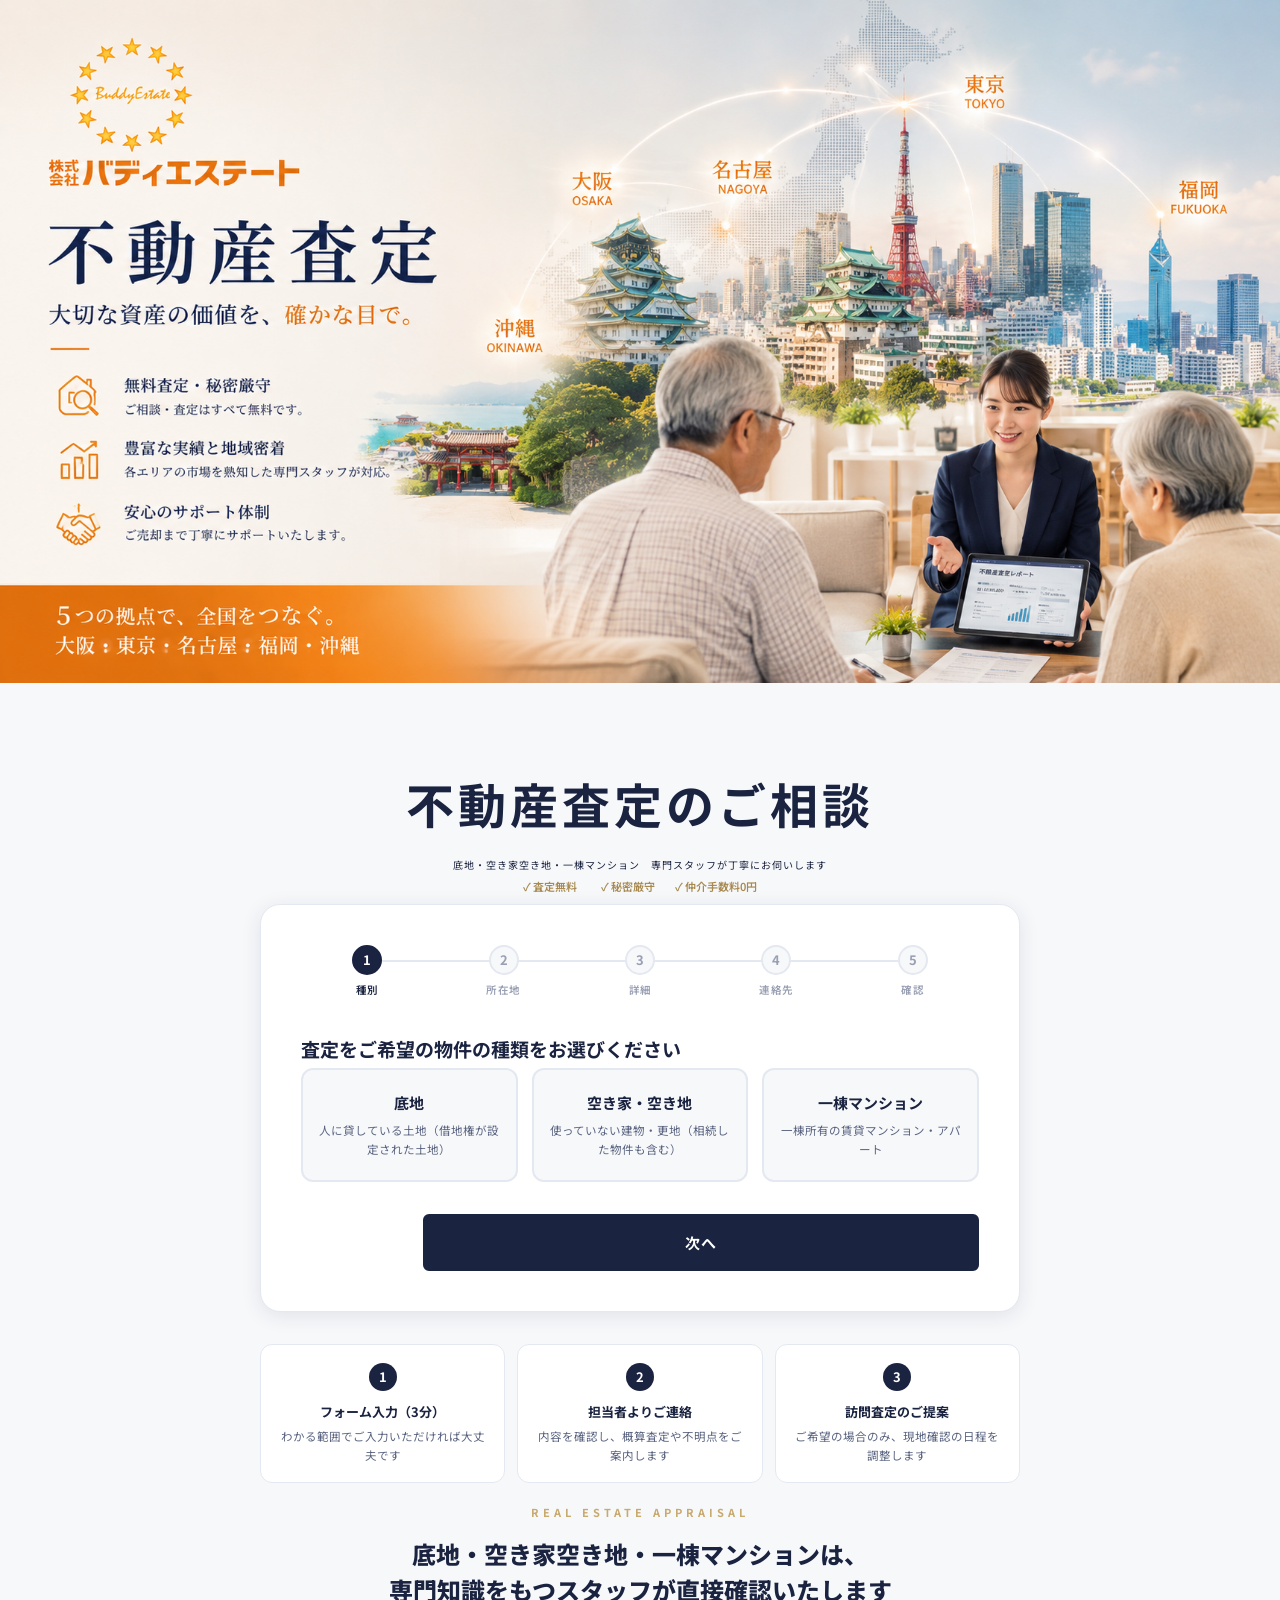
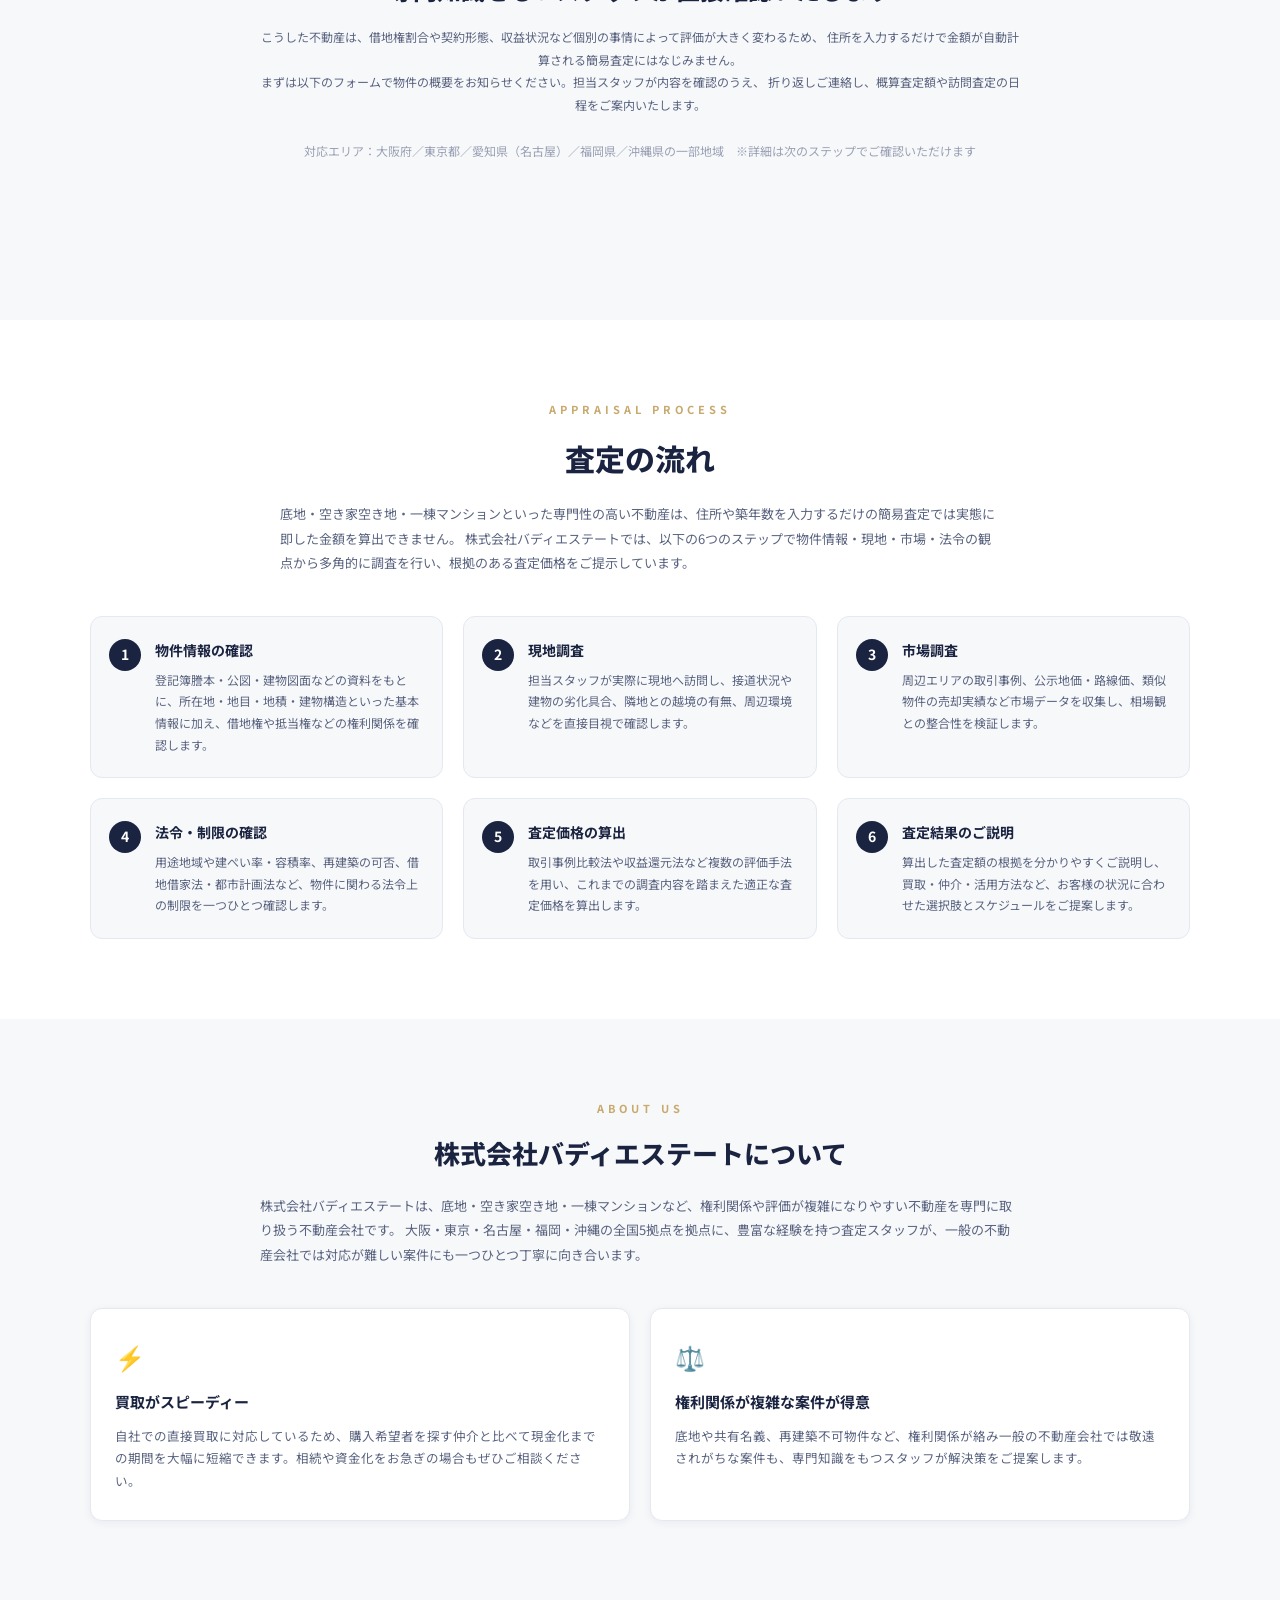
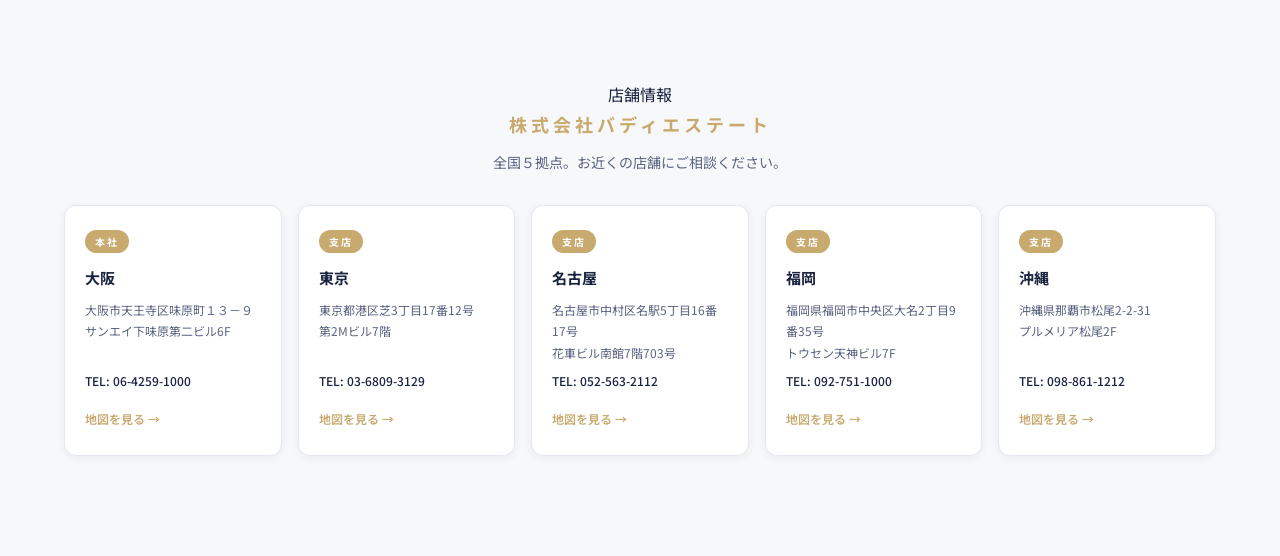
==== commit e85a5399: "Add files via upload" ====
--- a/index.html
+++ b/index.html
@@ -2,299 +2,555 @@
 <html lang="ja">
 
 <head>
-    <title>天王寺区の不動産買取・売却なら｜バディエステート大阪本社</title>
     <meta charset="UTF-8">
     <meta name="viewport" content="width=device-width, initial-scale=1.0">
-    <meta name="description"
-        content="大阪市天王寺区の株式会社バディエステート大阪本社。天王寺区・東成区・中央区・生野区・城東区を中心に、底地や訳あり物件、空き家などの不動産買取・売却をサポートします。仲介手数料0円、即日現金化、秘密厳守で対応いたします。">
-    <meta property="og:url" content="https://buddy-estate.net/osaka/">
-    <meta property="og:type" content="website">
-    <meta property="og:title" content="大阪・天王寺で底地や訳あり不動産の買取なら、バディエステート大阪本社にお任せください">
-    <meta property="og:description"
-        content="天王寺区・東成区・中央区・生野区・城東区の不動産買取、売却のことなら株式会社バディエステート大阪本社へ。底地や訳あり物件も経験豊富なスタッフが対応します。">
-    <meta property="og:site_name" content="株式会社バディエステート 大阪本社">
-    <meta property="og:image"
-        content="https://res.cloudinary.com/drjbzmxjo/image/upload/v1783505088/header_logo_share_v1_etqi0c.png">
-
-    <!-- Google tag (gtag.js) -->
-    <script async src="https://www.googletagmanager.com/gtag/js?id=G-GGK0ZENTBS"></script>
-    <script>
-        window.dataLayer = window.dataLayer || [];
-        function gtag() { dataLayer.push(arguments); }
-        gtag('js', new Date());
-        gtag('config', 'G-GGK0ZENTBS');
-    </script>
-
-    <!-- 構造化データ: 大阪本社 + パンくずリスト -->
+    <title>不動産査定のご相談｜底地・空き家空き地・一棟マンション</title>
+    <meta name="description" content="底地・空き家空き地・一棟マンションの査定は専門知識が必要です。スマホから3分、経験豊富なスタッフが概算査定をご案内します。査定無料・秘密厳守・仲介手数料0円。">
+    <link rel="preconnect" href="https://fonts.googleapis.com">
+    <link rel="preconnect" href="https://fonts.gstatic.com" crossorigin>
+    <link href="https://fonts.googleapis.com/css2?family=Noto+Sans+JP:wght@400;500;600;700;800&display=swap"
+        rel="stylesheet">
+    <link rel="stylesheet" href="index.css">
     <script type="application/ld+json">
     {
-      "@context": "https://schema.org",
-      "@graph": [
-        {
-          "@type": "RealEstateAgent",
-          "name": "株式会社バディエステート 大阪本社",
-          "image": "https://res.cloudinary.com/drjbzmxjo/image/upload/v1783505088/header_logo_share_v1_etqi0c.png",
-          "url": "https://buddy-estate.net/osaka/",
-          "telephone": "+81-6-4259-1000",
-          "priceRange": "$$",
-          "address": {
-            "@type": "PostalAddress",
-            "streetAddress": "天王寺区味原町13-9 サンエイ下味原第二ビル6F",
-            "addressLocality": "大阪市",
-            "addressRegion": "大阪府",
-            "postalCode": "543-0023",
-            "addressCountry": "JP"
-          },
-          "areaServed": [
-            { "@type": "AdministrativeArea", "name": "大阪市天王寺区" },
-            { "@type": "AdministrativeArea", "name": "大阪市東成区" },
-            { "@type": "AdministrativeArea", "name": "大阪市中央区" },
-            { "@type": "AdministrativeArea", "name": "大阪市生野区" },
-            { "@type": "AdministrativeArea", "name": "大阪市城東区" }
-          ],
-          "parentOrganization": {
-            "@type": "Organization",
-            "name": "株式会社バディエステート",
-            "url": "https://buddy-estate.net/"
-          }
-        },
-        {
-          "@type": "BreadcrumbList",
-          "itemListElement": [
-            { "@type": "ListItem", "position": 1, "name": "ホーム", "item": "https://buddy-estate.net/" },
-            { "@type": "ListItem", "position": 2, "name": "大阪本社", "item": "https://buddy-estate.net/osaka/" }
-          ]
-        }
-      ]
+        "@context": "https://schema.org",
+        "@type": "RealEstateAgent",
+        "name": "株式会社バディエステート",
+        "description": "底地・空き家空き地・一棟マンションなど専門性の高い不動産の査定・買取を行う不動産会社。大阪・東京・名古屋・福岡・沖縄の全国5拠点で対応。",
+        "areaServed": [
+            { "@type": "AdministrativeArea", "name": "大阪府" },
+            { "@type": "AdministrativeArea", "name": "東京都" },
+            { "@type": "AdministrativeArea", "name": "愛知県名古屋市" },
+            { "@type": "AdministrativeArea", "name": "福岡県" },
+            { "@type": "AdministrativeArea", "name": "沖縄県" }
+        ],
+        "knowsAbout": ["底地査定", "空き家・空き地査定", "一棟マンション査定", "不動産買取"]
     }
     </script>
-
-    <link rel="canonical" href="https://buddy-estate.net/osaka/">
-    <link rel="icon" href="https://res.cloudinary.com/drjbzmxjo/image/upload/v1784261574/logo_arcegr.ico" sizes="any">
-    <link rel="icon" type="image/png"
-        href="https://res.cloudinary.com/drjbzmxjo/image/upload/v1783505088/header_logo_share_v1_etqi0c.png"
-        sizes="32x32">
-    <link rel="apple-touch-icon"
-        href="https://res.cloudinary.com/drjbzmxjo/image/upload/v1783505088/header_logo_share_v1_etqi0c.png">
-
-    <link rel="preconnect" href="https://fonts.gstatic.com" crossorigin>
-    <link rel="stylesheet" href="../nar_footer.css">
-    <link rel="stylesheet" href="branch.css">
-    <link href="https://fonts.googleapis.com/css2?family=Noto+Sans+JP:wght@400;500;600;700&display=swap"
-        rel="stylesheet">
+    <script type="application/ld+json">
+    {
+        "@context": "https://schema.org",
+        "@type": "HowTo",
+        "name": "不動産査定の流れ",
+        "description": "株式会社バディエステートが底地・空き家空き地・一棟マンションを査定する際の6つのステップ。",
+        "step": [
+            { "@type": "HowToStep", "position": 1, "name": "物件情報の確認", "text": "登記簿謄本・公図・建物図面などの資料をもとに、所在地・地目・地積・建物構造といった基本情報に加え、借地権や抵当権などの権利関係を確認します。" },
+            { "@type": "HowToStep", "position": 2, "name": "現地調査", "text": "担当スタッフが実際に現地へ訪問し、接道状況や建物の劣化具合、隣地との越境の有無、周辺環境などを直接目視で確認します。" },
+            { "@type": "HowToStep", "position": 3, "name": "市場調査", "text": "周辺エリアの取引事例、公示地価・路線価、類似物件の売却実績など市場データを収集し、相場観との整合性を検証します。" },
+            { "@type": "HowToStep", "position": 4, "name": "法令・制限の確認", "text": "用途地域や建ぺい率・容積率、再建築の可否、借地借家法・都市計画法など、物件に関わる法令上の制限を一つひとつ確認します。" },
+            { "@type": "HowToStep", "position": 5, "name": "査定価格の算出", "text": "取引事例比較法や収益還元法など複数の評価手法を用い、これまでの調査内容を踏まえた適正な査定価格を算出します。" },
+            { "@type": "HowToStep", "position": 6, "name": "査定結果のご説明", "text": "算出した査定額の根拠を分かりやすくご説明し、買取・仲介・活用方法など、お客様の状況に合わせた選択肢とスケジュールをご提案します。" }
+        ]
+    }
+    </script>
 </head>
 
 <body>
-    <!-- PAGE HERO -->
-
+
+    <!-- ============================================
+     Page Hero
+     ============================================ -->
     <section class="page-hero">
+        <img src="google profile_2.png">
+    </section>
+
+    <!-- ============================================
+     Kantei Section
+     ============================================ -->
+    <section class="kantei-section">
         <div class="page-hero-content">
-            <span class="page-hero-eyebrow" data-i18n="osaka_hero_eyebrow">OSAKA HEAD OFFICE</span>
-            <h1 class="page-hero-title" data-i18n="osaka_hero_title">大阪市天王寺区の不動産買取・売却</h1>
-            <p class="page-hero-sub" data-i18n="osaka_hero_sub">株式会社バディエステート 大阪本社</p>
+            <h1 class="page-hero-title">不動産査定のご相談</h1>
+            <p class="page-hero-desc">底地・空き家空き地・一棟マンション　専門スタッフが丁寧にお伺いします</p>
+            <div class="kantei-badges">
+                <span>✓ 査定無料</span>
+                <span>✓ 秘密厳守</span>
+                <span>✓ 仲介手数料0円</span>
+            </div>
+        </div>
+        <div class="kantei-inner">
+            <div class="wizard-wrap">
+
+                <div class="wizard-progress">
+                    <div class="progress-step" data-step-index="0">
+                        <div class="progress-dot">1</div>
+                        <div class="progress-label">種別</div>
+                    </div>
+                    <div class="progress-step" data-step-index="1">
+                        <div class="progress-dot">2</div>
+                        <div class="progress-label">所在地</div>
+                    </div>
+                    <div class="progress-step" data-step-index="2">
+                        <div class="progress-dot">3</div>
+                        <div class="progress-label">詳細</div>
+                    </div>
+                    <div class="progress-step" data-step-index="3">
+                        <div class="progress-dot">4</div>
+                        <div class="progress-label">連絡先</div>
+                    </div>
+                    <div class="progress-step" data-step-index="4">
+                        <div class="progress-dot">5</div>
+                        <div class="progress-label">確認</div>
+                    </div>
+                </div>
+
+                <form id="kantei-form-el" novalidate>
+
+                    <!-- honeypot（ボット対策：人には見えない） -->
+                    <input type="text" id="k-hp" name="website" class="hp-field" tabindex="-1" autocomplete="off">
+
+                    <!-- ── STEP 0：物件種別 ── -->
+                    <div class="wizard-step is-active" data-step="0">
+                        <h3 class="step-title">査定をご希望の物件の種類をお選びください</h3>
+
+                        <div class="type-cards">
+                            <button type="button" class="type-card sokochi" data-type="sokochi">
+                                <span class="type-card-title">底地</span>
+                                <span class="type-card-desc">人に貸している土地（借地権が設定された土地）</span>
+                            </button>
+                            <button type="button" class="type-card akiya" data-type="akiya">
+                                <span class="type-card-title">空き家・空き地</span>
+                                <span class="type-card-desc">使っていない建物・更地（相続した物件も含む）</span>
+                            </button>
+                            <button type="button" class="type-card manshon" data-type="mansion">
+                                <span class="type-card-title">一棟マンション</span>
+                                <span class="type-card-desc">一棟所有の賃貸マンション・アパート</span>
+                            </button>
+                        </div>
+                        <div class="form-error" id="type-error">物件の種類をお選びください</div>
+                    </div>
+
+                    <!-- ── STEP 1：所在地 ── -->
+                    <div class="wizard-step" data-step="1">
+                        <h3 class="step-title">物件の所在地を教えてください</h3>
+
+                        <div class="form-group">
+                            <label class="form-label" for="k-postcode">郵便番号<span
+                                    class="form-optional-badge">任意</span></label>
+                            <div class="postcode-row">
+                                <span class="postcode-prefix">〒</span>
+                                <input type="text" id="k-postcode" class="form-input postcode-input" inputmode="numeric"
+                                    placeholder="123-4567" maxlength="8">
+                                <button type="button" id="k-postcode-btn"
+                                    class="postcode-btn"><span>住所検索</span></button>
+                            </div>
+                            <div class="form-error" id="k-postcode-error"></div>
+                            <div class="form-hint">郵便番号を入れると対応エリア内であれば自動で選択します</div>
+                        </div>
+
+                        <div class="form-group">
+                            <label class="form-label" for="k-pref">都道府県<span class="form-required">必須</span></label>
+                            <select id="k-pref" class="form-input">
+                                <option value="">選択してください</option>
+                            </select>
+                            <div class="form-error" id="k-pref-error">都道府県を選択してください</div>
+                            <div class="form-hint">現在、大阪府・東京都・福岡県・沖縄県は全域、愛知県は名古屋市内のみ対応しております</div>
+                        </div>
+
+                        <div class="form-group">
+                            <label class="form-label" for="k-city">市区町村<span class="form-required">必須</span></label>
+                            <select id="k-city" class="form-input" disabled>
+                                <option value="">先に都道府県を選択</option>
+                            </select>
+                            <div class="form-error" id="k-city-error">市区町村を選択してください</div>
+                        </div>
+
+                        <div class="form-group">
+                            <label class="form-label" for="k-town">町名<span class="form-required">必須</span></label>
+                            <select id="k-town" class="form-input" disabled>
+                                <option value="">先に市区町村を選択</option>
+                            </select>
+                            <input type="text" id="k-town-manual" class="form-input" style="display:none"
+                                placeholder="町名を入力してください">
+                            <button type="button" id="k-town-manual-toggle" class="link-btn">見つからない場合は直接入力</button>
+                            <div class="form-error" id="k-town-error">町名を選択（または入力）してください</div>
+                        </div>
+
+                        <div class="form-group">
+                            <label class="form-label" for="k-chiban">地番・号<span class="form-required">必須</span></label>
+                            <input type="text" id="k-chiban" class="form-input" placeholder="例：123番4">
+                            <div class="form-hint">わかる範囲で結構です。</div>
+                            <div class="form-error" id="k-chiban-error">地番を選択してください</div>
+                        </div>
+                    </div>
+
+                    <!-- ── STEP 2：物件の詳細（種別ごとに出し分け） ── -->
+                    <div class="wizard-step" data-step="2">
+                        <h3 class="step-title" id="step2-title">物件の詳細を教えてください</h3>
+
+                        <!-- 底地 -->
+                        <div class="detail-panel" id="detail-sokochi">
+                            <div class="form-group">
+                                <label class="form-label" for="sokochi-contract">契約形態</label>
+                                <select id="sokochi-contract" class="form-input">
+                                    <option value="">選択してください</option>
+                                    <option value="old">旧法（普通借地権）</option>
+                                    <option value="new_general">新法・普通借地権</option>
+                                    <option value="new_fixed">定期借地権</option>
+                                    <option value="unknown">わからない</option>
+                                </select>
+                            </div>
+                            <div class="form-group">
+                                <label class="form-label" for="sokochi-rent">現在の地代（目安）<span
+                                        class="form-optional-badge">任意</span></label>
+                                <input type="text" id="sokochi-rent" class="form-input" placeholder="例：月5万円くらい">
+                                <div class="form-hint">わかる範囲で結構です</div>
+                            </div>
+                        </div>
+
+                        <!-- 空き家・空き地 -->
+                        <div class="detail-panel" id="detail-akiya">
+                            <div class="form-group">
+                                <label class="form-label" for="akiya-type">現況</label>
+                                <select id="akiya-type" class="form-input">
+                                    <option value="">選択してください</option>
+                                    <option value="house">建物あり（空き家）</option>
+                                    <option value="land">建物なし（更地）</option>
+                                    <option value="both">建物・土地とも所有</option>
+                                    <option value="unknown">わからない</option>
+                                </select>
+                            </div>
+                            <div class="form-group">
+                                <label class="form-label" for="akiya-age">建物の築年数（目安）</label>
+                                <select id="akiya-age" class="form-input">
+                                    <option value="">選択してください</option>
+                                    <option value="under10">10年未満</option>
+                                    <option value="10to20">10〜20年</option>
+                                    <option value="20to30">20〜30年</option>
+                                    <option value="over30">30年以上</option>
+                                    <option value="unknown">わからない</option>
+                                </select>
+                            </div>
+                            <div class="form-group">
+                                <label class="form-label" for="akiya-area">土地面積（目安）<span
+                                        class="form-optional-badge">任意</span></label>
+                                <input type="text" id="akiya-area" class="form-input" placeholder="例：100坪くらい">
+                                <div class="form-hint">わかる範囲で結構です</div>
+                            </div>
+                            <div class="form-group">
+                                <label class="form-label" for="akiya-inherited">相続財産ですか</label>
+                                <select id="akiya-inherited" class="form-input">
+                                    <option value="">選択してください</option>
+                                    <option value="yes">相続財産である</option>
+                                    <option value="no">相続財産ではない</option>
+                                    <option value="unknown">わからない</option>
+                                </select>
+                            </div>
+                        </div>
+
+                        <!-- 一棟マンション -->
+                        <div class="detail-panel" id="detail-mansion">
+                            <div class="form-group">
+                                <label class="form-label" for="mansion-units">総戸数（目安）<span
+                                        class="form-optional-badge">任意</span></label>
+                                <input type="text" id="mansion-units" class="form-input" inputmode="numeric"
+                                    placeholder="例：12戸">
+                            </div>
+                            <div class="form-group">
+                                <label class="form-label" for="mansion-occupancy">現在の入居率（目安）</label>
+                                <select id="mansion-occupancy" class="form-input">
+                                    <option value="">選択してください</option>
+                                    <option value="full">ほぼ満室（90%以上）</option>
+                                    <option value="high">70〜90%くらい</option>
+                                    <option value="mid">50〜70%くらい</option>
+                                    <option value="low">50%未満</option>
+                                    <option value="unknown">わからない</option>
+                                </select>
+                            </div>
+                            <div class="form-group">
+                                <label class="form-label" for="mansion-income">年間家賃収入（目安）<span
+                                        class="form-optional-badge">任意</span></label>
+                                <input type="text" id="mansion-income" class="form-input" placeholder="例：800万円くらい">
+                                <div class="form-hint">わかる範囲で結構です</div>
+                            </div>
+                        </div>
+
+                        <div class="form-group">
+                            <label class="form-label" for="k-message">担当者へのメッセージ・ご事情など<span
+                                    class="form-optional-badge">任意</span></label>
+                            <textarea id="k-message" class="form-input form-textarea"
+                                placeholder="例：相続した実家で、売却するか賃貸に出すか迷っています　など"></textarea>
+                        </div>
+
+                        <div class="form-group">
+                            <label class="form-label">関連資料の添付<span class="form-optional-badge">任意</span></label>
+                            <div class="file-upload-area" id="k-upload-area">
+                                <div class="file-upload-icon">📎</div>
+                                <div class="file-upload-text">登記簿謄本・公図・間取り図などがあればアップロードしてください</div>
+                                <div class="file-upload-sub">クリックまたはドラッグ＆ドロップ（JPG・PNG・PDFなど）</div>
+                                <input type="file" id="k-files" multiple>
+                            </div>
+                            <div class="file-upload-list" id="k-file-list"></div>
+                        </div>
+                    </div>
+
+                    <!-- ── STEP 3：ご連絡先 ── -->
+                    <div class="wizard-step" data-step="3">
+                        <h3 class="step-title">ご連絡先を教えてください</h3>
+                        <p class="form-note">電話番号・メールアドレスのどちらか一方は必ずご入力ください</p>
+
+                        <div class="form-group">
+                            <label class="form-label" for="k-name">お名前<span class="form-required">必須</span></label>
+                            <input type="text" id="k-name" class="form-input" placeholder="例：山田 太郎">
+                            <div class="form-error" id="k-name-error">お名前を入力してください</div>
+                        </div>
+
+                        <div class="form-group">
+                            <label class="form-label" for="k-phone">電話番号<span
+                                    class="form-optional-badge">任意</span></label>
+                            <input type="tel" id="k-phone" class="form-input" inputmode="tel"
+                                placeholder="例：09012345678">
+                            <div class="form-error" id="k-phone-error">正しい電話番号を入力してください</div>
+                        </div>
+
+                        <div class="form-group">
+                            <label class="form-label" for="k-email">メールアドレス<span
+                                    class="form-optional-badge">任意</span></label>
+                            <input type="email" id="k-email" class="form-input" placeholder="例：taro@example.com">
+                            <div class="form-error" id="k-email-error">正しいメールアドレスを入力してください</div>
+                        </div>
+
+                        <div class="form-error" id="k-contact-error">電話番号・メールアドレスのどちらか一方は必ずご入力ください</div>
+
+                        <div class="form-group">
+                            <label class="form-label" for="k-address">ご住所<span
+                                    class="form-optional-badge">任意</span></label>
+                            <input type="text" id="k-address" class="form-input" placeholder="例：東京都渋谷区〇〇1-2-3">
+                        </div>
+
+                        <div class="form-note">お預かりした個人情報は査定のご案内以外の目的では使用いたしません。</div>
+                    </div>
+
+                    <!-- ── STEP 4：確認画面 ── -->
+                    <div class="wizard-step" data-step="4">
+                        <h3 class="step-title">入力内容のご確認</h3>
+                        <p class="form-hint" style="margin-bottom:16px;">
+                            内容をご確認のうえ、「送信する」を押してください。この時点で査定額が表示されるものではなく、送信後に担当者よりご連絡いたします。</p>
+
+                        <div class="confirm-list" id="k-confirm-list"></div>
+
+                        <div class="form-send-error" id="k-sendError"></div>
+                    </div>
+
+                    <div class="wizard-nav">
+                        <button type="button" id="k-back" class="wizard-btn wizard-btn--back">戻る</button>
+                        <button type="button" id="k-next" class="wizard-btn wizard-btn--next"><span>次へ</span></button>
+                        <button type="submit" id="k-submit" class="wizard-btn wizard-btn--submit"
+                            style="display:none;"><span>送信する</span></button>
+                    </div>
+                </form>
+
+                <div class="form-success" id="k-formSuccess">
+                    <span>✓</span>
+                    <h3>お問い合わせありがとうございます</h3>
+                    <p>内容を確認のうえ、担当スタッフより1〜2営業日以内にご連絡いたします。お急ぎの場合はお電話でもご相談を承っております。</p>
+                </div>
+
+            </div>
+            <div class="kantei-intro">
+                <div class="kantei-steps3">
+                    <div class="kantei-step3-item">
+                        <div class="kantei-step3-num">1</div>
+                        <div class="kantei-step3-title">フォーム入力（3分）</div>
+                        <div class="kantei-step3-desc">わかる範囲でご入力いただければ大丈夫です</div>
+                    </div>
+                    <div class="kantei-step3-item">
+                        <div class="kantei-step3-num">2</div>
+                        <div class="kantei-step3-title">担当者よりご連絡</div>
+                        <div class="kantei-step3-desc">内容を確認し、概算査定や不明点をご案内します</div>
+                    </div>
+                    <div class="kantei-step3-item">
+                        <div class="kantei-step3-num">3</div>
+                        <div class="kantei-step3-title">訪問査定のご提案</div>
+                        <div class="kantei-step3-desc">ご希望の場合のみ、現地確認の日程を調整します</div>
+                    </div>
+                </div>
+                <p class="kantei-intro-label">Real Estate Appraisal</p>
+                <h2 class="kantei-intro-title">底地・空き家空き地・一棟マンションは、<br>専門知識をもつスタッフが直接確認いたします</h2>
+
+                <p class="kantei-intro-desc">
+                    こうした不動産は、借地権割合や契約形態、収益状況など個別の事情によって評価が大きく変わるため、
+                    住所を入力するだけで金額が自動計算される簡易査定にはなじみません。<br>
+                    まずは以下のフォームで物件の概要をお知らせください。担当スタッフが内容を確認のうえ、
+                    折り返しご連絡し、概算査定額や訪問査定の日程をご案内いたします。
+                </p>
+
+                <p class="form-hint" style="margin-top:12px;">対応エリア：大阪府／東京都／愛知県（名古屋）／福岡県／沖縄県の一部地域　※詳細は次のステップでご確認いただけます
+                </p>
+
+            </div>
+
+            <!-- ============================================
+         Wizard
+         ============================================ -->
+
         </div>
     </section>
 
-    <!-- BREADCRUMB -->
-    <div style="background: var(--color-bg); padding-top: 8px;">
-        <div class="breadcrumb">
-            <a href="/" data-i18n="company_breadcrumb_home">ホーム</a>
-            <span class="breadcrumb-sep">›</span>
-            <span class="breadcrumb-current">大阪本社</span>
+    <!-- ============================================
+     Appraisal Process Section（査定の流れ）
+     ============================================ -->
+    <section class="process-section" id="process">
+        <div class="process-inner">
+            <p class="process-label">Appraisal Process</p>
+            <h2 class="process-title">査定の流れ</h2>
+            <p class="process-desc">
+                底地・空き家空き地・一棟マンションといった専門性の高い不動産は、住所や築年数を入力するだけの簡易査定では実態に即した金額を算出できません。
+                株式会社バディエステートでは、以下の6つのステップで物件情報・現地・市場・法令の観点から多角的に調査を行い、根拠のある査定価格をご提示しています。
+            </p>
+
+            <ol class="process-steps">
+                <li class="process-step">
+                    <div class="process-step-num">1</div>
+                    <div class="process-step-body">
+                        <h3 class="process-step-title">物件情報の確認</h3>
+                        <p class="process-step-desc">
+                            登記簿謄本・公図・建物図面などの資料をもとに、所在地・地目・地積・建物構造といった基本情報に加え、借地権や抵当権などの権利関係を確認します。</p>
+                    </div>
+                </li>
+                <li class="process-step">
+                    <div class="process-step-num">2</div>
+                    <div class="process-step-body">
+                        <h3 class="process-step-title">現地調査</h3>
+                        <p class="process-step-desc">担当スタッフが実際に現地へ訪問し、接道状況や建物の劣化具合、隣地との越境の有無、周辺環境などを直接目視で確認します。</p>
+                    </div>
+                </li>
+                <li class="process-step">
+                    <div class="process-step-num">3</div>
+                    <div class="process-step-body">
+                        <h3 class="process-step-title">市場調査</h3>
+                        <p class="process-step-desc">周辺エリアの取引事例、公示地価・路線価、類似物件の売却実績など市場データを収集し、相場観との整合性を検証します。</p>
+                    </div>
+                </li>
+                <li class="process-step">
+                    <div class="process-step-num">4</div>
+                    <div class="process-step-body">
+                        <h3 class="process-step-title">法令・制限の確認</h3>
+                        <p class="process-step-desc">用途地域や建ぺい率・容積率、再建築の可否、借地借家法・都市計画法など、物件に関わる法令上の制限を一つひとつ確認します。</p>
+                    </div>
+                </li>
+                <li class="process-step">
+                    <div class="process-step-num">5</div>
+                    <div class="process-step-body">
+                        <h3 class="process-step-title">査定価格の算出</h3>
+                        <p class="process-step-desc">取引事例比較法や収益還元法など複数の評価手法を用い、これまでの調査内容を踏まえた適正な査定価格を算出します。</p>
+                    </div>
+                </li>
+                <li class="process-step">
+                    <div class="process-step-num">6</div>
+                    <div class="process-step-body">
+                        <h3 class="process-step-title">査定結果のご説明</h3>
+                        <p class="process-step-desc">算出した査定額の根拠を分かりやすくご説明し、買取・仲介・活用方法など、お客様の状況に合わせた選択肢とスケジュールをご提案します。
+                        </p>
+                    </div>
+                </li>
+            </ol>
         </div>
-    </div>
-    <!-- Branch Infor -->
-    <div class="branch-info">
-        <div class="branch-info-map-bg">
-            <img src="https://res.cloudinary.com/drjbzmxjo/image/upload/v1782881532/concept_osakacastleresize_m5vloy.jpg"
-                alt="大阪城">
+    </section>
+
+    <!-- ============================================
+     Company Introduction Section（会社紹介・私たちの強み）
+     ============================================ -->
+    <section class="about-section" id="about">
+        <div class="about-inner">
+            <p class="about-label">About Us</p>
+            <h2 class="about-title">株式会社バディエステートについて</h2>
+            <p class="about-desc">
+                株式会社バディエステートは、底地・空き家空き地・一棟マンションなど、権利関係や評価が複雑になりやすい不動産を専門に取り扱う不動産会社です。
+                大阪・東京・名古屋・福岡・沖縄の全国5拠点を拠点に、豊富な経験を持つ査定スタッフが、一般の不動産会社では対応が難しい案件にも一つひとつ丁寧に向き合います。
+            </p>
+
+            <div class="feature-list">
+                <div class="feature-item">
+                    <div class="feature-icon">⚡</div>
+                    <h3 class="feature-title">買取がスピーディー</h3>
+                    <p class="feature-desc">自社での直接買取に対応しているため、購入希望者を探す仲介と比べて現金化までの期間を大幅に短縮できます。相続や資金化をお急ぎの場合もぜひご相談ください。
+                    </p>
+                </div>
+                <div class="feature-item">
+                    <div class="feature-icon">⚖️</div>
+                    <h3 class="feature-title">権利関係が複雑な案件が得意</h3>
+                    <p class="feature-desc">底地や共有名義、再建築不可物件など、権利関係が絡み一般の不動産会社では敬遠されがちな案件も、専門知識をもつスタッフが解決策をご提案します。</p>
+                </div>
+            </div>
         </div>
-        <div class="branch-info-content">
-            <span class="branch-info-badge">本社</span>
-            <p class="branch-info-name">大阪</p>
-            <p class="branch-info-address">大阪市天王寺区味原町13-9サンエイ下味原第二ビル6F</p>
-            <p class="branch-info-phone">TEL: <a href="tel:+81-6-4259-1000">06-4259-1000</a></p>
-            <a href="#" target="_blank" rel="noopener" class="branch-info-maplink" id="branchInfoMapLink"
-                data-i18n="store_map_link">地図を見る →</a>
+    </section>
+
+    <!-- ============================================
+     Stores Section
+     ※ 店舗名・住所・電話番号はダミーです。実際の店舗情報に差し替えてください。
+     ============================================ -->
+    <!-- 店舗情報 -->
+    <section class="brand" id="brand">
+        <p class="divname" data-i18n="section_store">店舗情報</p>
+        <p class="brand-title" data-i18n="store_heading">株式会社バディエステート</p>
+        <p class="brand-word" data-i18n="store_desc">全国５拠点。お近くの店舗にご相談ください。</p>
+
+        <div class="brand-content">
+            <div class="brand-content-brand">
+                <div class="brand-content-brand-div" data-i18n="qa_badge_hq">本社</div>
+                <p class="brand-content-brand-name" data-i18n="qa_store1_name"><a
+                        href="https://buddy-estate.net/acch/osaka_tennoji.html">大阪</a></p>
+                <p class="brand-content-brand-address" data-i18n="qa_store1_address">大阪市天王寺区味原町１３－９<br>サンエイ下味原第二ビル6F</p>
+                <p class="brand-content-brand-phone">TEL: <a href="tel:+81642591000">06-4259-1000</a></p>
+                <a href="https://www.google.com/maps/search/?api=1&query=大阪市天王寺区味原町13-9サンエイ下味原第二ビル6F" target="_blank"
+                    rel="noopener">
+                    <span class="brand-content-brand-maplink" data-i18n="store_map_link">地図を見る →</span>
+                </a>
+            </div>
+
+            <div class="brand-content-brand">
+                <div class="brand-content-brand-div" data-i18n="qa_badge_branch">支店</div>
+                <p class="brand-content-brand-name" data-i18n="qa_store2_name"><a
+                        href="https://buddy-estate.net/acch/tokyo_minato.html">東京</a></p>
+                <p class="brand-content-brand-address" data-i18n="qa_store2_address">東京都港区芝3丁目17番12号<br>第2Mビル7階</p>
+                <p class="brand-content-brand-phone">TEL: <a href="tel:+81368093129">03-6809-3129</a></p>
+                <a href="https://www.google.com/maps/search/?api=1&query=東京都港区芝3丁目17番12号第2Mビル7階" target="_blank"
+                    rel="noopener">
+                    <span class="brand-content-brand-maplink" data-i18n="store_map_link">地図を見る →</span>
+                </a>
+            </div>
+
+            <div class="brand-content-brand">
+                <div class="brand-content-brand-div" data-i18n="qa_badge_branch">支店</div>
+                <p class="brand-content-brand-name" data-i18n="qa_store3_name"><a
+                        href="https://buddy-estate.net/acch/nagoya_nakamura.html">名古屋</a></p>
+                <p class="brand-content-brand-address" data-i18n="qa_store3_address">名古屋市中村区名駅5丁目16番17号<br>花車ビル南館7階703号
+                </p>
+                <p class="brand-content-brand-phone">TEL: <a href="tel:+81525632112">052-563-2112</a></p>
+                <a href="https://www.google.com/maps/search/?api=1&query=名古屋市中村区名駅5丁目16番17号花車ビル南館7階703号" target="_blank"
+                    rel="noopener">
+                    <span class="brand-content-brand-maplink" data-i18n="store_map_link">地図を見る →</span>
+                </a>
+            </div>
+
+            <div class="brand-content-brand">
+                <div class="brand-content-brand-div" data-i18n="qa_badge_branch">支店</div>
+                <p class="brand-content-brand-name" data-i18n="qa_store4_name"><a
+                        href="https://buddy-estate.net/acch/fukuoka_chuo.html">福岡</a></p>
+                <p class="brand-content-brand-address" data-i18n="qa_store4_address">福岡県福岡市中央区大名2丁目9番35号<br>トウセン天神ビル7F
+                </p>
+                <p class="brand-content-brand-phone">TEL: <a href="tel:+81927511000">092-751-1000</a></p>
+                <a href="https://www.google.com/maps/search/?api=1&query=福岡県福岡市中央区大名2丁目9番35号トウセン天神ビル7F" target="_blank"
+                    rel="noopener">
+                    <span class="brand-content-brand-maplink" data-i18n="store_map_link">地図を見る →</span>
+                </a>
+            </div>
+
+            <div class="brand-content-brand">
+                <div class="brand-content-brand-div" data-i18n="qa_badge_branch">支店</div>
+                <p class="brand-content-brand-name" data-i18n="qa_store5_name"><a
+                        href="https://buddy-estate.net/acch/okinawa_naha.html">沖縄</a></p>
+                <p class="brand-content-brand-address" data-i18n="qa_store5_address">沖縄県那覇市松尾2-2-31<br>プルメリア松尾2F</p>
+                <p class="brand-content-brand-phone">TEL: <a href="tel:+81988611212">098-861-1212</a></p>
+                <a href="https://www.google.com/maps/search/?api=1&query=沖縄県那覇市松尾2-2-31プルメリア松尾2F" target="_blank"
+                    rel="noopener">
+                    <span class="brand-content-brand-maplink" data-i18n="store_map_link">地図を見る →</span>
+                </a>
+            </div>
         </div>
-    </div>
-    <main>
-        <!-- ============================================
-             H2: エリアの不動産情報
-             ============================================ -->
-        <section class="area-info-section">
-            <span class="section-eyebrow">AREA INFORMATION</span>
-            <h2 class="section-title">大阪市天王寺区の不動産市場について</h2>
-
-            <!-- 2026年 地価動向・底地インサイト -->
-            <div class="market-insight">
-                <p class="area-info-lead">
-                    令和8年（2026年）の地価公示では、大阪府全体の住宅地は前年より上昇し、商業地はさらに大きく上昇するなど、
-                    数年連続で上昇傾向が続いています。大阪市中心部では、住宅需要・投資需要・再開発の影響を受け、
-                    利便性の高い地域を中心に土地需要が堅調に推移しています。
-                </p>
-
-                <div class="market-stats">
-                    <div class="market-stat-card">
-                        <span class="market-stat-label">住宅地（大阪府）</span>
-                        <span class="market-stat-value">+2.8<small>%</small></span>
-                        <span class="market-stat-note">令和8年地価公示・前年比</span>
-                    </div>
-                    <div class="market-stat-card">
-                        <span class="market-stat-label">商業地（大阪府）</span>
-                        <span class="market-stat-value">+8.5<small>%</small></span>
-                        <span class="market-stat-note">令和8年地価公示・前年比</span>
-                    </div>
-                </div>
-                <p class="refer">
-                    ※参考情報：<a href="https://www.pref.osaka.lg.jp/documents/7224/chikadayori102.pdf" target="_blank">大阪府
-                        地価だより_令和８年３月１８日発行</a>
-                </p>
-                <h3 class="case-subtitle">天王寺区は実需と資産性を兼ね備え、高い地価水準を維持しています</h3>
-                <p class="area-info-lead">
-                    大阪市の中でも<strong>北区・中央区・天王寺区・福島区</strong>は住宅・商業ともに人気が高く、地価も高い水準を維持しています。
-                    2026年の公示地価において、<strong>天王寺区</strong>は優れた住環境と文教地区としてのブランド力を背景に、住宅地・商業地ともに極めて堅調な上昇トレンドを示しています。
-                    その高い資産価値は公的な入札実績にも裏付けられており、大阪府有地売却（令和2年度一般競争入札）では、天王寺区六万体町の宅地（662.57㎡）が最低売却価格約9億6万円に対し、12者による激しい競合の末、約<strong>16億7,500万円</strong>（落札率約174%）で落札された過去があります。
-                    このように、中心部（中央区・北区）に匹敵する旺盛な開発需要が地価の下支えとなっており、今後の土地活用や投資エリアとしても不動産鑑定の観点から非常に高い期待が寄せられています。
-                    <v class="refer"> <br>※参考情報：<a
-                            href="https://www.pref.osaka.lg.jp/o050050/kanzai/baikyakutou/r02_kekka.html"
-                            target="_blank">大阪府庁が公開した令和2年度第1回の入札結果</a>
-                    </v>
-                </p>
-                <div class="supportimage">
-                    <img
-                        src="https://res.cloudinary.com/drjbzmxjo/image/upload/v1784342461/osaka-tennojiresize_ghzi4d.jpg">
-                </div>
-                <div class="area-cta">
-                    <span class="area-cta-text">天王寺エリアの不動産売却・買取のご相談は無料です</span>
-                    <a href="/QA/?type=seller" class="area-cta-btn">無料査定・お問い合わせ</a>
-                </div>
-                <h3 class="case-subtitle">「底地だから売れない」と思われていませんか？</h3>
-                <p class="area-info-lead">ご相談の中で多いのが、次のようなお悩みです。</p>
-                <ul class="insight-list">
-                    <li>借地権が付いているから難しいと思っている</li>
-                    <li>相続して何十年もそのままになっている</li>
-                    <li>地代だけ受け取っている</li>
-                    <li>子どもに負担を残したくない</li>
-                </ul>
-                <p class="area-info-lead">
-                    確かに、底地は一般的な住宅用地とは異なり、売却が難しいケースもあります。しかし近年では、
-                    <strong>底地を専門に取り扱う事業者</strong>、<strong>借地権との権利調整を前提とした購入希望者</strong>、
-                    <strong>相続対策として底地取得を希望する法人</strong>なども増えており、「買い手が全くいない」という時代ではありません。
-                    重要なのは、その土地の権利関係や立地に合わせた売却方法を検討することです。
-                </p>
-
-                <h3 class="case-subtitle">売却だけが選択肢ではありません</h3>
-                <p class="area-info-lead">
-                    私たちは「売ってください」とお勧めすることを目的としておりません。まずは、次のことを一緒に整理することが大切だと考えています。
-                </p>
-                <ul class="insight-list">
-                    <li>現在どのくらいの価値があるのか</li>
-                    <li>将来的に保有した方がよいのか</li>
-                    <li>ご家族への相続を考えるべきか</li>
-                    <li>売却する場合はどのような方法が適しているのか</li>
-                </ul>
-                <blockquote class="insight-highlight">
-                    その結果、「今回は売らない」というご判断になっても構いません。大切なのは、現状を正しく知り、ご家族にとって最適な選択をすることです。
-                </blockquote>
-
-                <h3 class="case-subtitle">地域に根ざしたご提案を</h3>
-                <p class="area-info-lead">
-                    当社では大阪市を中心に、底地・借地・相続不動産・一棟マンション・収益物件・空き地空き家などのご相談を承っております。
-                    査定のみ、将来の参考としてのお問い合わせも歓迎しております。
-                </p>
-                <div class="area-feature-list">
-                    <span class="area-feature-chip">底地</span>
-                    <span class="area-feature-chip">借地</span>
-                    <span class="area-feature-chip">相続不動産</span>
-                    <span class="area-feature-chip">一棟マンション・収益物件</span>
-                    <span class="area-feature-chip">空き地・空き家</span>
-                </div>
-                <p class="area-info-lead">
-                    「まだ売却するか決めていない」「まずは話だけ聞いてみたい」という方も、どうぞお気軽にご相談ください。
-                    不動産は、一生のうち何度も経験するものではありません。だからこそ、一つひとつ丁寧にご説明し、
-                    お客様にご納得いただけるご提案を心がけております。
-                </p>
-            </div>
-
-            <p class="area-info-lead">
-                そのため、株式会社バディエステート<strong>大阪本社</strong>は、大阪市天王寺区味原町に拠点を置き、
-                <strong>天王寺区・北区・中央区・生野区・福島区</strong>を中心に大阪市内の不動産買取・売却をサポートしています。
-                このエリアは古くからの住宅地が多く、権利関係が複雑な<strong>底地（借地権付きの土地）</strong>や、
-                建築基準法上の接道条件を満たさない<strong>再建築不可物件</strong>、相続によって共有名義になった
-                <strong>共有持分</strong>などのご相談が特に多いことが特徴です。弊社では、こうした他社では対応が難しい
-                案件こそ得意としており、司法書士・土地家屋調査士・弁護士・税理士と連携したワンストップ対応で、
-                天王寺エリアの複雑な不動産のお悩みを解決します。
-            </p>
-
-            <div class="area-feature-list">
-                <span class="area-feature-chip"><strong>対応エリア</strong>天王寺区・東成区・中央区・生野区・城東区</span>
-                <span class="area-feature-chip"><strong>仲介手数料</strong>0円（直接買取）</span>
-                <span class="area-feature-chip"><strong>現金化</strong>スピード査定・即日対応可</span>
-                <span class="area-feature-chip"><strong>秘密厳守</strong>近隣に知られず売却可能</span>
-                <span class="area-feature-chip"><strong>得意分野</strong>底地・訳あり物件・共有持分・空き家</span>
-            </div>
-            <div class="area-cta">
-                <span class="area-cta-text">天王寺エリアの不動産売却・買取のご相談は無料です</span>
-                <a href="/QA/?type=seller" class="area-cta-btn">無料査定・お問い合わせ</a>
-            </div>
-            <!-- H3: 取引実績 -->
-            <h3 class="case-subtitle">取引実績</h3>
-            <p class="case-subtitle-note">
-                大阪本社が対応した買取実績の一部をご紹介します。より詳しい事例は
-                <a href="/acch/" style="color: var(--color-accent-dark); font-weight: 600;">取引実績ページ</a>
-                でもご覧いただけます。
-            </p>
-
-            <div class="case-grid">
-                <article class="case-card">
-                    <span class="case-card-tag">底地買取</span>
-                    <p class="case-card-area">大阪市東成区東小橋一丁目</p>
-                    <p class="case-card-station">最寄駅：玉造駅 徒歩約3分</p>
-                    <p class="case-card-desc">
-                        権利関係の調整が必要な底地案件をスピード買取。地主様・借地人様それぞれのご事情に配慮しながら、
-                        直接買取により仲介を挟まずスムーズに現金化まで対応しました。
-                    </p>
-                </article>
-
-                <article class="case-card">
-                    <span class="case-card-tag">不動産買取</span>
-                    <p class="case-card-area">東大阪市高井田元町</p>
-                    <p class="case-card-station">最寄駅：河内永和駅 徒歩約6分</p>
-                    <p class="case-card-desc">
-                        大阪市周辺エリアの一戸建て物件を買取。他社での査定が難航していた案件も、
-                        弊社独自のノウハウで条件を整理し、スピーディーに買取をご提案しました。
-                    </p>
-                </article>
-
-                <article class="case-card">
-                    <span class="case-card-tag">不動産買取</span>
-                    <p class="case-card-area">大阪市阿倍野区橋本町</p>
-                    <p class="case-card-station">最寄駅：岸里玉出駅 徒歩約11分</p>
-                    <p class="case-card-desc">
-                        相続に伴うご売却のご相談から買取まで対応。売主様のご負担が最小限になるよう、
-                        仲介手数料無料の直接買取スキームでスムーズに完了しました。
-                    </p>
-                </article>
-            </div>
-
-        </section>
-
-        <!-- ============================================
-             H2: 物件紹介 (Instagram feed)
-             ============================================ -->
-        <section class="property-section">
-            <span class="section-eyebrow">PROPERTY INTRODUCTION</span>
-            <h2 class="section-title">物件紹介</h2>
-            <div class="content_div" id="instagramFeed"></div>
-        </section>
-    </main>
-
-    <script src="../i18n.js"></script>
-    <script src="../nar_footer.js"></script>
-    <script src="osaka_insta_database.js"></script>
-    <script src="branch.js"></script>
-    <script async src="//www.instagram.com/embed.js"></script>
+        <div class="bottom"></div>
+    </section>
+    <script src="satei.js"></script>
 </body>
 
-</html>
+</html>
--- a/index.css
+++ b/index.css
@@ -0,0 +1,1550 @@
+/* ============================================
+   CSS Variables (QA.css / index と同じ)
+   ============================================ */
+:root {
+    --color-bg: #ffffff;
+    --color-bg-soft: #f7f8fa;
+    --color-bg-muted: #f0f2f5;
+    --color-navy: #1a2340;
+    --color-navy-mid: #2c3e6b;
+    --color-navy-light: #4a5a8a;
+    --color-accent: #c8a96e;
+    --color-accent-dark: #a88a50;
+    --color-accent-soft: rgba(200, 169, 110, 0.12);
+    --color-text-main: #1a2340;
+    --color-text-sub: #5a6480;
+    --color-text-muted: #9aa0b4;
+    --color-border: #e4e8f0;
+    --color-border-soft: #f0f2f5;
+    --color-white: #ffffff;
+    --font-main: 'Noto Sans JP', 'Hiragino Kaku Gothic ProN', Meiryo, sans-serif;
+    --section-pad-y: 80px;
+    --section-pad-x: clamp(20px, 5vw, 80px);
+    --container-max: 1100px;
+    --radius-sm: 6px;
+    --radius-md: 12px;
+    --radius-lg: 20px;
+    --shadow-sm: 0 2px 8px rgba(26, 35, 64, 0.06);
+    --shadow-md: 0 4px 20px rgba(26, 35, 64, 0.10);
+    --shadow-lg: 0 8px 40px rgba(26, 35, 64, 0.14);
+    --ease: cubic-bezier(0.22, 1, 0.36, 1);
+    --duration: 0.4s;
+}
+
+/* ============================================
+   Reset & Base
+   ============================================ */
+*,
+*::before,
+*::after {
+    margin: 0;
+    padding: 0;
+    box-sizing: border-box;
+}
+
+html {
+    scroll-behavior: smooth;
+    -webkit-font-smoothing: antialiased;
+}
+
+body {
+    font-family: var(--font-main);
+    color: var(--color-text-main);
+    background: var(--color-bg);
+    line-height: 1.7;
+    overflow-x: hidden;
+}
+
+img {
+    max-width: 100%;
+    display: block;
+}
+
+a {
+    text-decoration: none;
+    color: inherit;
+}
+
+ul {
+    list-style: none;
+}
+
+button {
+    font-family: var(--font-main);
+    cursor: pointer;
+}
+
+/* ============================================
+   Page Hero（QA と共通）
+   ============================================ */
+.page-hero {
+    width: 100%;
+}
+
+.page-hero img {
+    display: block;
+    width: 100%;
+    height: auto;
+}
+
+.page-hero-content {
+    position: relative;
+    z-index: 2;
+    text-align: center;
+}
+
+.page-hero-label {
+    font-size: 11px;
+    font-weight: 700;
+    letter-spacing: 5px;
+    color: var(--color-accent);
+    text-transform: uppercase;
+    margin-bottom: 12px;
+}
+
+.page-hero-title {
+    font-size: clamp(28px, 5vw, 48px);
+    font-weight: 700;
+    color: var(--color-text-main);
+    letter-spacing: 4px;
+    margin-bottom: 12px;
+}
+
+.page-hero-desc {
+    font-size: 10px;
+    color: var(--color-text-main);
+    letter-spacing: 1px;
+    margin-bottom: 3px;
+    line-height: 1.8;
+}
+
+.page-hero-breadcrumb {
+    display: flex;
+    align-items: center;
+    justify-content: center;
+    gap: 8px;
+    font-size: 12px;
+    color: rgba(255, 255, 255, 0.5);
+}
+
+.page-hero-breadcrumb a {
+    color: rgba(255, 255, 255, 0.5);
+    transition: color 0.2s;
+}
+
+.page-hero-breadcrumb a:hover {
+    color: var(--color-accent);
+}
+
+/* ============================================
+   Kantei Intro（安心材料）
+   ============================================ */
+.kantei-section {
+    padding: var(--section-pad-y) var(--section-pad-x) 120px;
+    background: var(--color-bg-soft);
+}
+
+.kantei-inner {
+    max-width: 760px;
+    margin: 0 auto;
+}
+
+.kantei-intro {
+    text-align: center;
+    margin-bottom: 40px;
+}
+
+.kantei-intro-label {
+    font-size: 11px;
+    font-weight: 700;
+    letter-spacing: 4px;
+    text-transform: uppercase;
+    color: var(--color-accent);
+    margin-bottom: 14px;
+    margin-top: 20px;
+}
+
+.kantei-intro-title {
+    font-size: clamp(18px, 3.4vw, 24px);
+    font-weight: 800;
+    color: var(--color-navy);
+    line-height: 1.5;
+    margin-bottom: 18px;
+}
+
+.kantei-intro-desc {
+    font-size: 12px;
+    color: var(--color-text-sub);
+    line-height: 1.9;
+    margin-bottom: 24px;
+}
+
+.kantei-badges {
+    display: flex;
+    flex-wrap: wrap;
+    justify-content: center;
+    gap: 10px 20px;
+    font-size: 11px;
+    font-weight: 600;
+    color: var(--color-accent-dark);
+    margin-bottom: 8px;
+}
+
+.kantei-badges span:first-child {
+    margin-right: 4px;
+}
+
+/* 3-step explanation */
+.kantei-steps3 {
+    display: grid;
+    grid-template-columns: repeat(3, 1fr);
+    gap: 12px;
+    margin-top: 32px;
+}
+
+.kantei-step3-item {
+    background: var(--color-white);
+    border: 1px solid var(--color-border);
+    border-radius: var(--radius-md);
+    padding: 18px 14px;
+    text-align: center;
+}
+
+.kantei-step3-num {
+    width: 28px;
+    height: 28px;
+    border-radius: 50%;
+    background: var(--color-navy);
+    color: var(--color-white);
+    font-size: 13px;
+    font-weight: 700;
+    display: flex;
+    align-items: center;
+    justify-content: center;
+    margin: 0 auto 10px;
+}
+
+.kantei-step3-title {
+    font-size: 13px;
+    font-weight: 700;
+    color: var(--color-navy);
+    margin-bottom: 4px;
+}
+
+.kantei-step3-desc {
+    font-size: 11.5px;
+    color: var(--color-text-sub);
+    line-height: 1.6;
+}
+
+/* ============================================
+   Wizard shell
+   ============================================ */
+.wizard-wrap {
+    background: var(--color-white);
+    border-radius: var(--radius-lg);
+    padding: 40px;
+    box-shadow: var(--shadow-md);
+    border: 1px solid var(--color-border);
+}
+
+/* Progress dots */
+.wizard-progress {
+    display: flex;
+    align-items: flex-start;
+    justify-content: space-between;
+    margin-bottom: 36px;
+    gap: 4px;
+}
+
+.progress-step {
+    display: flex;
+    flex-direction: column;
+    align-items: center;
+    flex: 1;
+    position: relative;
+}
+
+.progress-step::before {
+    content: '';
+    position: absolute;
+    top: 15px;
+    left: -50%;
+    width: 100%;
+    height: 2px;
+    background: var(--color-border);
+    z-index: 0;
+}
+
+.progress-step:first-child::before {
+    display: none;
+}
+
+.progress-dot {
+    width: 30px;
+    height: 30px;
+    border-radius: 50%;
+    background: var(--color-bg-soft);
+    border: 2px solid var(--color-border);
+    color: var(--color-text-muted);
+    font-size: 13px;
+    font-weight: 700;
+    display: flex;
+    align-items: center;
+    justify-content: center;
+    position: relative;
+    z-index: 1;
+    transition: all 0.3s var(--ease);
+}
+
+.progress-label {
+    font-size: 10.5px;
+    color: var(--color-text-muted);
+    margin-top: 6px;
+    text-align: center;
+    font-weight: 600;
+    letter-spacing: 0.5px;
+}
+
+.progress-step.is-active .progress-dot,
+.progress-step.is-done .progress-dot {
+    background: var(--color-navy);
+    border-color: var(--color-navy);
+    color: var(--color-white);
+}
+
+@keyframes dotPulse {
+    0% {
+        box-shadow: 0 0 0 0 rgba(26, 35, 64, 0.35);
+    }
+
+    70% {
+        box-shadow: 0 0 0 8px rgba(26, 35, 64, 0);
+    }
+
+    100% {
+        box-shadow: 0 0 0 0 rgba(26, 35, 64, 0);
+    }
+}
+
+.dot-pulse {
+    animation: dotPulse 0.6s var(--ease);
+}
+
+.progress-step.is-active::before,
+.progress-step.is-done::before {
+    background: var(--color-navy);
+}
+
+.progress-step.is-active .progress-label,
+.progress-step.is-done .progress-label {
+    color: var(--color-navy);
+}
+
+/* Steps */
+.wizard-step {
+    display: none;
+}
+
+.wizard-step.is-active {
+    display: block;
+    animation: fadeStep 0.35s var(--ease);
+}
+
+@keyframes fadeStep {
+    from {
+        opacity: 0;
+        transform: translateY(6px);
+    }
+
+    to {
+        opacity: 1;
+        transform: translateY(0);
+    }
+}
+
+/* 「次へ」「戻る」で進む方向に合わせてスライドする演出 */
+.wizard-step.is-active.slide-forward {
+    animation: slideInRight 0.35s var(--ease);
+}
+
+.wizard-step.is-active.slide-back {
+    animation: slideInLeft 0.35s var(--ease);
+}
+
+@keyframes slideInRight {
+    from {
+        opacity: 0;
+        transform: translateX(24px);
+    }
+
+    to {
+        opacity: 1;
+        transform: translateX(0);
+    }
+}
+
+@keyframes slideInLeft {
+    from {
+        opacity: 0;
+        transform: translateX(-24px);
+    }
+
+    to {
+        opacity: 1;
+        transform: translateX(0);
+    }
+}
+
+.step-title {
+    font-size: 19px;
+    font-weight: 700;
+    color: var(--color-navy);
+    margin-bottom: 5px;
+    line-height: 1.5;
+}
+
+.form-group {
+    display: flex;
+    flex-direction: column;
+    gap: 6px;
+    margin-bottom: 22px;
+}
+
+.form-group:last-child {
+    margin-bottom: 0;
+}
+
+.form-label {
+    font-size: 14px;
+    font-weight: 600;
+    color: var(--color-navy);
+    display: flex;
+    align-items: center;
+    gap: 8px;
+}
+
+.form-required {
+    font-size: 11px;
+    font-weight: 700;
+    color: var(--color-white);
+    background: #e05c5c;
+    padding: 2px 8px;
+    border-radius: 50px;
+    letter-spacing: 0.5px;
+}
+
+.form-optional-badge {
+    font-size: 11px;
+    font-weight: 700;
+    color: var(--color-text-muted);
+    background: var(--color-bg-muted);
+    padding: 2px 8px;
+    border-radius: 50px;
+    letter-spacing: 0.5px;
+}
+
+.form-hint {
+    font-size: 12px;
+    color: var(--color-text-muted);
+    line-height: 1.6;
+}
+
+.form-hint-inline {
+    font-size: 11px;
+    color: var(--color-text-muted);
+    font-weight: 400;
+}
+
+.form-input {
+    width: 100%;
+    padding: 14px 16px;
+    border: 1.5px solid var(--color-border);
+    border-radius: var(--radius-sm);
+    font-size: 15px;
+    font-family: var(--font-main);
+    color: var(--color-text-main);
+    background: var(--color-bg-soft);
+    transition: border-color 0.3s var(--ease), box-shadow 0.3s var(--ease), background 0.3s;
+    outline: none;
+}
+
+.form-input:focus {
+    border-color: var(--color-accent);
+    background: var(--color-white);
+    box-shadow: 0 0 0 3px var(--color-accent-soft);
+}
+
+.form-input.input-error {
+    border-color: #e05c5c;
+    background: #fff5f5;
+    box-shadow: 0 0 0 3px rgba(224, 92, 92, 0.1);
+}
+
+@keyframes shakeInput {
+
+    10%,
+    90% {
+        transform: translateX(-1px);
+    }
+
+    20%,
+    80% {
+        transform: translateX(2px);
+    }
+
+    30%,
+    50%,
+    70% {
+        transform: translateX(-4px);
+    }
+
+    40%,
+    60% {
+        transform: translateX(4px);
+    }
+}
+
+.shake-anim {
+    animation: shakeInput 0.4s var(--ease);
+}
+
+.form-input:disabled {
+    opacity: 0.55;
+    cursor: not-allowed;
+}
+
+.form-textarea {
+    resize: vertical;
+    min-height: 110px;
+    line-height: 1.7;
+}
+
+select.form-input {
+    appearance: none;
+    background-image: url("data:image/svg+xml,%3Csvg xmlns='http://www.w3.org/2000/svg' width='12' height='8' viewBox='0 0 12 8'%3E%3Cpath d='M1 1l5 5 5-5' stroke='%235a6480' stroke-width='1.5' fill='none' stroke-linecap='round'/%3E%3C/svg%3E");
+    background-repeat: no-repeat;
+    background-position: right 14px center;
+    padding-right: 36px;
+    cursor: pointer;
+}
+
+.link-btn {
+    align-self: flex-start;
+    background: none;
+    border: none;
+    font-size: 12.5px;
+    font-weight: 600;
+    color: var(--color-navy-mid);
+    text-decoration: underline;
+    padding: 2px 0;
+}
+
+.link-btn:hover {
+    color: var(--color-accent-dark);
+}
+
+/* Postcode row（QA と共通） */
+.postcode-row {
+    display: flex;
+    align-items: center;
+    gap: 8px;
+}
+
+.postcode-prefix {
+    font-size: 16px;
+    font-weight: 600;
+    color: var(--color-text-sub);
+    flex-shrink: 0;
+}
+
+.postcode-input {
+    flex: 0 0 150px;
+    min-width: 0;
+}
+
+.postcode-btn {
+    position: relative;
+    overflow: hidden;
+    flex-shrink: 0;
+    padding: 12px 18px;
+    background: var(--color-navy);
+    color: var(--color-white);
+    border: none;
+    border-radius: var(--radius-sm);
+    font-size: 13px;
+    font-weight: 600;
+    transition: all 0.3s var(--ease);
+    white-space: nowrap;
+}
+
+.postcode-btn:hover {
+    background: var(--color-navy-mid);
+    transform: translateY(-1px);
+}
+
+.postcode-btn:disabled {
+    opacity: 0.6;
+    cursor: not-allowed;
+    transform: none;
+}
+
+/* Error messages */
+.form-error {
+    font-size: 12.5px;
+    color: #e05c5c;
+    font-weight: 500;
+    display: none;
+}
+
+.form-error.visible {
+    display: block;
+    animation: errorSlideIn 0.3s var(--ease);
+}
+
+@keyframes errorSlideIn {
+    from {
+        opacity: 0;
+        transform: translateY(-4px);
+    }
+
+    to {
+        opacity: 1;
+        transform: translateY(0);
+    }
+}
+
+.form-note {
+    font-size: 12.5px;
+    color: var(--color-text-muted);
+    padding-top: 4px;
+    margin-bottom: 20px;
+}
+
+.form-send-error {
+    font-size: 13px;
+    color: #e05c5c;
+    margin-top: 12px;
+    display: none;
+}
+
+.form-send-error.visible {
+    display: block;
+}
+
+/* ============================================
+   Type cards（物件種別選択）
+   ============================================ */
+.type-cards {
+    display: grid;
+    grid-template-columns: repeat(3, 1fr);
+    gap: 14px;
+    margin-bottom: 8px;
+}
+
+.sokochi {
+    background-image: url();
+}
+
+.akiya {
+    background-image: url();
+}
+
+.manshon {
+    background-image: url();
+}
+
+.type-card {
+    position: relative;
+    overflow: hidden;
+    background: var(--color-bg-soft);
+    border: 2px solid var(--color-border);
+    border-radius: var(--radius-md);
+    padding: 22px 14px;
+    text-align: center;
+    transition: all 0.25s var(--ease);
+    display: flex;
+    flex-direction: column;
+    align-items: center;
+    gap: 8px;
+}
+
+.type-card:hover {
+    border-color: var(--color-accent);
+    transform: translateY(-2px);
+}
+
+.type-card.is-selected {
+    border-color: var(--color-navy);
+    background: var(--color-white);
+    box-shadow: var(--shadow-sm);
+}
+
+/* 選択チェックマーク（右上にポップイン） */
+.type-card::before {
+    content: '';
+    position: absolute;
+    top: 10px;
+    right: 10px;
+    width: 20px;
+    height: 20px;
+    border-radius: 50%;
+    background: var(--color-navy);
+    opacity: 0;
+    transform: scale(0.4);
+    transition: all 0.25s var(--ease);
+    z-index: 3;
+}
+
+.type-card.is-selected::before {
+    opacity: 1;
+    transform: scale(1);
+}
+
+.type-card::after {
+    content: '✓';
+    position: absolute;
+    top: 10px;
+    right: 10px;
+    width: 20px;
+    height: 20px;
+    border-radius: 50%;
+    display: flex;
+    align-items: center;
+    justify-content: center;
+    font-size: 11px;
+    font-weight: 700;
+    color: var(--color-white);
+    opacity: 0;
+    transform: scale(0.4);
+    transition: all 0.25s var(--ease) 0.05s;
+    z-index: 4;
+}
+
+.type-card.is-selected::after {
+    opacity: 1;
+    transform: scale(1);
+}
+
+@keyframes cardPop {
+    0% {
+        transform: scale(1);
+    }
+
+    40% {
+        transform: scale(1.035);
+    }
+
+    100% {
+        transform: scale(1);
+    }
+}
+
+.type-card.card-pop {
+    animation: cardPop 0.3s var(--ease);
+}
+
+/* リップルエフェクト（クリック位置から円が広がる） */
+.ripple-effect {
+    position: absolute;
+    border-radius: 50%;
+    transform: scale(0);
+    animation: rippleAnim 0.6s ease-out;
+    pointer-events: none;
+    z-index: 2;
+}
+
+@keyframes rippleAnim {
+    to {
+        transform: scale(2.6);
+        opacity: 0;
+    }
+}
+
+.type-card .ripple-effect,
+.wizard-btn--back .ripple-effect,
+.postcode-btn .ripple-effect {
+    background: rgba(26, 35, 64, 0.14);
+}
+
+.wizard-btn--next .ripple-effect,
+.wizard-btn--submit .ripple-effect {
+    background: rgba(255, 255, 255, 0.55);
+}
+
+.type-card-title {
+    font-size: 15px;
+    font-weight: 700;
+    color: var(--color-navy);
+}
+
+.type-card-desc {
+    font-size: 11.5px;
+    color: var(--color-text-sub);
+    line-height: 1.6;
+}
+
+/* Detail panels（種別ごとに出し分け） */
+.detail-panel {
+    display: none;
+}
+
+.detail-panel.is-active {
+    display: block;
+}
+
+/* ============================================
+   File upload（QA と共通）
+   ============================================ */
+.file-upload-area {
+    border: 2px dashed var(--color-border);
+    border-radius: var(--radius-sm);
+    padding: 24px;
+    text-align: center;
+    cursor: pointer;
+    transition: border-color 0.25s, background 0.25s;
+    background: var(--color-bg-soft);
+}
+
+.file-upload-area:hover,
+.file-upload-area.drag-over {
+    border-color: var(--color-accent);
+    background: var(--color-accent-soft);
+}
+
+.file-upload-area.drag-over {
+    animation: uploadPulse 0.9s ease-in-out infinite;
+}
+
+@keyframes uploadPulse {
+
+    0%,
+    100% {
+        transform: scale(1);
+    }
+
+    50% {
+        transform: scale(1.015);
+    }
+}
+
+.file-upload-area input[type="file"] {
+    display: none;
+}
+
+.file-upload-icon {
+    font-size: 28px;
+    margin-bottom: 8px;
+}
+
+.file-upload-text {
+    font-size: 13px;
+    color: var(--color-text-sub);
+}
+
+.file-upload-sub {
+    font-size: 11px;
+    color: var(--color-text-muted);
+    margin-top: 4px;
+}
+
+.file-upload-list {
+    margin-top: 10px;
+    display: flex;
+    flex-direction: column;
+    gap: 4px;
+}
+
+.file-upload-item {
+    display: flex;
+    align-items: center;
+    justify-content: space-between;
+    font-size: 12px;
+    color: var(--color-navy);
+    background: var(--color-white);
+    border: 1px solid var(--color-border);
+    border-radius: 4px;
+    padding: 6px 10px;
+}
+
+.file-upload-item button {
+    background: none;
+    border: none;
+    color: #e05c5c;
+    font-size: 14px;
+    cursor: pointer;
+    line-height: 1;
+}
+
+/* ============================================
+   Confirm screen
+   ============================================ */
+.confirm-list {
+    display: flex;
+    flex-direction: column;
+    gap: 0;
+    margin-bottom: 24px;
+}
+
+.confirm-item {
+    display: flex;
+    justify-content: space-between;
+    align-items: flex-start;
+    gap: 16px;
+    padding: 14px 0;
+    border-bottom: 1px solid var(--color-border-soft);
+}
+
+.confirm-item:last-child {
+    border-bottom: none;
+}
+
+.confirm-item-main {
+    flex: 1;
+    min-width: 0;
+}
+
+.confirm-item-label {
+    font-size: 11.5px;
+    color: var(--color-text-muted);
+    margin-bottom: 3px;
+    letter-spacing: 0.5px;
+}
+
+.confirm-item-value {
+    font-size: 14.5px;
+    color: var(--color-text-main);
+    font-weight: 500;
+    white-space: pre-line;
+    word-break: break-word;
+}
+
+.confirm-edit-link {
+    flex-shrink: 0;
+    font-size: 12px;
+    font-weight: 600;
+    color: var(--color-navy-mid);
+    text-decoration: underline;
+    background: none;
+    border: none;
+    padding: 2px 0;
+}
+
+.confirm-edit-link:hover {
+    color: var(--color-accent-dark);
+}
+
+/* ============================================
+   Wizard nav buttons
+   ============================================ */
+.wizard-nav {
+    display: flex;
+    gap: 12px;
+    margin-top: 32px;
+}
+
+.wizard-btn {
+    flex: 1;
+    padding: 16px 24px;
+    border-radius: var(--radius-sm);
+    font-size: 15px;
+    font-weight: 700;
+    letter-spacing: 1px;
+    transition: all 0.3s var(--ease);
+    position: relative;
+    overflow: hidden;
+}
+
+.wizard-btn--back {
+    flex: 0 0 110px;
+    background: var(--color-white);
+    color: var(--color-text-sub);
+    border: 1.5px solid var(--color-border);
+}
+
+.wizard-btn--back:hover {
+    border-color: var(--color-navy);
+    color: var(--color-navy);
+}
+
+.wizard-btn--next,
+.wizard-btn--submit {
+    background: var(--color-navy);
+    color: var(--color-white);
+    border: 2px solid var(--color-navy);
+}
+
+.wizard-btn--next::before,
+.wizard-btn--submit::before {
+    content: '';
+    position: absolute;
+    inset: 0;
+    background: var(--color-accent);
+    transform: translateX(-100%);
+    transition: transform 0.4s var(--ease);
+    z-index: 0;
+}
+
+.wizard-btn--next:hover::before,
+.wizard-btn--submit:hover::before {
+    transform: translateX(0);
+}
+
+.wizard-btn--next span,
+.wizard-btn--submit span {
+    position: relative;
+    z-index: 1;
+}
+
+.wizard-btn--next:hover,
+.wizard-btn--submit:hover {
+    border-color: var(--color-accent);
+}
+
+.wizard-btn:disabled {
+    opacity: 0.6;
+    cursor: not-allowed;
+}
+
+.wizard-btn--submit.is-loading span {
+    display: inline-flex;
+    align-items: center;
+    justify-content: center;
+    gap: 8px;
+}
+
+.btn-spinner {
+    display: inline-block;
+    width: 13px;
+    height: 13px;
+    border: 2px solid rgba(255, 255, 255, 0.4);
+    border-top-color: #fff;
+    border-radius: 50%;
+    animation: btnSpin 0.7s linear infinite;
+}
+
+@keyframes btnSpin {
+    to {
+        transform: rotate(360deg);
+    }
+}
+
+.wizard-step[data-step="0"]~.wizard-nav .wizard-btn--back,
+.wizard-nav .wizard-btn--back[data-hidden="true"] {
+    visibility: hidden;
+}
+
+/* Success */
+.form-success {
+    display: none;
+    flex-direction: column;
+    align-items: center;
+    text-align: center;
+    padding: 56px 24px;
+    gap: 16px;
+}
+
+.form-success.visible {
+    display: flex;
+}
+
+.form-success span {
+    font-size: 48px;
+    color: var(--color-accent);
+    width: 80px;
+    height: 80px;
+    background: var(--color-accent-soft);
+    border-radius: 50%;
+    display: flex;
+    align-items: center;
+    justify-content: center;
+    animation: successPop 0.5s var(--ease);
+}
+
+@keyframes successPop {
+    0% {
+        transform: scale(0.3);
+        opacity: 0;
+    }
+
+    60% {
+        transform: scale(1.15);
+        opacity: 1;
+    }
+
+    100% {
+        transform: scale(1);
+    }
+}
+
+.form-success h3 {
+    font-size: 18px;
+    color: var(--color-navy);
+    font-weight: 700;
+}
+
+.form-success p {
+    font-size: 14.5px;
+    color: var(--color-text-sub);
+    line-height: 1.8;
+    max-width: 420px;
+}
+
+/* ============================================
+   Sticky call bar（モバイル向け）
+   ============================================ */
+.sticky-call-bar {
+    position: fixed;
+    left: 0;
+    right: 0;
+    bottom: 0;
+    z-index: 500;
+    display: none;
+    background: var(--color-navy);
+    padding: 12px 16px;
+    box-shadow: 0 -4px 20px rgba(0, 0, 0, 0.15);
+}
+
+.sticky-call-bar a {
+    display: flex;
+    align-items: center;
+    justify-content: center;
+    gap: 8px;
+    color: var(--color-white);
+    font-size: 15px;
+    font-weight: 700;
+    letter-spacing: 1px;
+    padding: 12px;
+    border-radius: var(--radius-sm);
+    background: var(--color-accent-dark);
+}
+
+@media (max-width: 640px) {
+    .sticky-call-bar {
+        display: block;
+    }
+
+    .kantei-section {
+        padding-bottom: 100px;
+    }
+}
+
+
+/* ============================================
+    査定の流れ
+    ============================================ */
+.process-section {
+    padding: var(--section-pad-y) var(--section-pad-x);
+    background: var(--color-bg);
+}
+
+.process-inner {
+    max-width: var(--container-max);
+    margin: 0 auto;
+    text-align: center;
+}
+
+.process-label {
+    font-size: 11px;
+    font-weight: 700;
+    letter-spacing: 4px;
+    text-transform: uppercase;
+    color: var(--color-accent);
+    margin-bottom: 14px;
+}
+
+.process-title {
+    font-size: clamp(22px, 3.6vw, 30px);
+    font-weight: 800;
+    color: var(--color-navy);
+    margin-bottom: 18px;
+}
+
+.process-desc {
+    max-width: 720px;
+    margin: 0 auto 40px;
+    font-size: 13px;
+    color: var(--color-text-sub);
+    line-height: 1.9;
+    text-align: left;
+}
+
+.process-steps {
+    display: grid;
+    grid-template-columns: repeat(3, 1fr);
+    gap: 20px;
+    text-align: left;
+}
+
+.process-step:hover {
+    background: rgba(249, 250, 176, 0.5);
+    transform: translateY(-4px);
+    box-shadow: var(--shadow-lg);
+
+}
+
+.process-step {
+    display: flex;
+    gap: 14px;
+    background: var(--color-bg-soft);
+    border: 1px solid var(--color-border);
+    border-radius: var(--radius-md);
+    padding: 22px 18px;
+}
+
+.process-step-num {
+    flex-shrink: 0;
+    width: 32px;
+    height: 32px;
+    border-radius: 50%;
+    background: var(--color-navy);
+    color: var(--color-white);
+    font-size: 14px;
+    font-weight: 700;
+    display: flex;
+    align-items: center;
+    justify-content: center;
+}
+
+.process-step-title {
+    font-size: 14px;
+    font-weight: 700;
+    color: var(--color-navy);
+    margin-bottom: 6px;
+}
+
+.process-step-desc {
+    font-size: 12px;
+    color: var(--color-text-sub);
+    line-height: 1.8;
+}
+
+@media (max-width: 900px) {
+    .process-steps {
+        grid-template-columns: repeat(2, 1fr);
+    }
+}
+
+@media (max-width: 640px) {
+    .process-steps {
+        grid-template-columns: 1fr;
+    }
+
+    .process-desc {
+        text-align: left;
+    }
+}
+
+/* ============================================
+    会社紹介・私たちの強み
+    ============================================ */
+.about-section {
+    padding: var(--section-pad-y) var(--section-pad-x);
+    background: var(--color-bg-soft);
+}
+
+.about-inner {
+    max-width: var(--container-max);
+    margin: 0 auto;
+    text-align: center;
+}
+
+.about-label {
+    font-size: 11px;
+    font-weight: 700;
+    letter-spacing: 4px;
+    text-transform: uppercase;
+    color: var(--color-accent);
+    margin-bottom: 14px;
+}
+
+.about-title {
+    font-size: clamp(20px, 3.4vw, 26px);
+    font-weight: 800;
+    color: var(--color-navy);
+    margin-bottom: 18px;
+}
+
+.about-desc {
+    max-width: 760px;
+    margin: 0 auto 40px;
+    font-size: 13px;
+    color: var(--color-text-sub);
+    line-height: 1.9;
+    text-align: left;
+}
+
+.feature-list {
+    display: grid;
+    grid-template-columns: repeat(2, 1fr);
+    gap: 20px;
+    text-align: left;
+}
+
+.feature-item {
+    background: var(--color-white);
+    border: 1px solid var(--color-border);
+    border-radius: var(--radius-md);
+    padding: 28px 24px;
+    box-shadow: var(--shadow-sm);
+    transition: transform var(--duration) var(--ease), box-shadow var(--duration) var(--ease);
+}
+
+.feature-item:hover {
+    transform: translateY(-4px);
+    box-shadow: var(--shadow-lg);
+    background: rgba(249, 250, 176, 0.5);
+}
+
+.feature-icon {
+    font-size: 24px;
+    margin-bottom: 12px;
+}
+
+.feature-title {
+    font-size: 15px;
+    font-weight: 700;
+    color: var(--color-navy);
+    margin-bottom: 10px;
+}
+
+.feature-desc {
+    font-size: 12.5px;
+    color: var(--color-text-sub);
+    line-height: 1.8;
+}
+
+@media (max-width: 640px) {
+    .feature-list {
+        grid-template-columns: 1fr;
+    }
+}
+
+/* ============================================
+    店舗情報
+    ============================================ */
+.brand {
+    display: flex;
+    flex-direction: column;
+    align-items: center;
+    padding: var(--section-pad-y) var(--section-pad-x);
+    background: var(--color-bg-soft);
+}
+
+.brand-title {
+    font-size: 18px;
+    font-weight: 700;
+    color: var(--color-accent);
+    letter-spacing: 4px;
+    text-transform: uppercase;
+    margin-bottom: 12px;
+}
+
+.brand-word {
+    font-size: 14px;
+    color: var(--color-text-sub);
+    margin-bottom: 30px;
+}
+
+.brand-content {
+    width: 100%;
+    max-width: 1400px;
+    display: grid;
+    grid-template-columns: repeat(5, 1fr);
+    gap: 16px;
+    margin-bottom: 20px;
+}
+
+.brand-content-brand {
+    display: flex;
+    flex-direction: column;
+    background: var(--color-white);
+    border: 1px solid var(--color-border);
+    border-radius: var(--radius-md);
+    padding: 24px 20px;
+    text-decoration: none;
+    color: inherit;
+    transition: transform var(--duration) var(--ease), box-shadow var(--duration) var(--ease), border-color var(--duration) var(--ease);
+    box-shadow: var(--shadow-sm);
+}
+
+.brand-content-brand:hover {
+    transform: translateY(-4px);
+    box-shadow: var(--shadow-lg);
+    border-color: var(--color-accent);
+}
+
+.brand-content-brand-div {
+    display: inline-block;
+    font-size: 10px;
+    font-weight: 700;
+    letter-spacing: 2px;
+    padding: 3px 10px;
+    border-radius: 50px;
+    background: var(--color-accent);
+    color: var(--color-white);
+    margin-bottom: 12px;
+    width: fit-content;
+}
+
+.brand-content-brand-name {
+    font-size: 15px;
+    font-weight: 700;
+    color: var(--color-navy);
+    margin-bottom: 8px;
+}
+
+.brand-content-brand-name:hover {
+    font-size: 20px;
+    font-weight: 900;
+    letter-spacing: 3px;
+    color: var(--color-accent);
+}
+
+.brand-content-brand-address {
+    font-size: 12px;
+    color: var(--color-text-sub);
+    line-height: 1.8;
+    margin-bottom: 8px;
+    flex-grow: 1;
+}
+
+.brand-content-brand-phone {
+    font-size: 12px;
+    color: var(--color-text-main);
+    font-weight: 500;
+    margin-bottom: 12px;
+}
+
+.brand-content-brand-maplink {
+    font-size: 12px;
+    color: var(--color-accent);
+    font-weight: 600;
+    transition: letter-spacing 0.3s ease;
+}
+
+.brand-content-brand-maplink:hover {
+    letter-spacing: 2px;
+}
+
+.brand-content-brand-phone:hover {
+    color: var(--color-accent);
+    letter-spacing: 1.5px;
+}
+
+@media (max-width: 1200px) {
+    .brand-content {
+        grid-template-columns: repeat(3, 1fr);
+    }
+
+    .brand-content-brand:nth-child(4) {
+        margin-left: calc(10％ + 8px);
+    }
+}
+
+@media (max-width: 768px) {
+    .brand {
+        padding: 60px 16px;
+    }
+
+    .brand-content {
+        grid-template-columns: repeat(2, 1fr);
+    }
+
+    .brand-content-brand:nth-child(4) {
+        margin-left: 0;
+        grid-column: auto;
+    }
+
+    .brand-content-brand:nth-child(5) {
+        margin-left: 0;
+        grid-column: auto;
+    }
+}
+
+@media (max-width: 480px) {
+    .brand-content {
+        grid-template-columns: 1fr;
+    }
+
+    .brand-content-brand:nth-child(4),
+    .brand-content-brand:nth-child(5) {
+        margin-left: 0;
+        grid-column: auto;
+    }
+}
+
+/* ============================================
+   ボット対策: honeypot field
+   ============================================ */
+.hp-field {
+    position: absolute !important;
+    left: -9999px !important;
+    top: -9999px !important;
+    width: 1px !important;
+    height: 1px !important;
+    overflow: hidden !important;
+    opacity: 0 !important;
+    pointer-events: none;
+}
+
+/* ============================================
+   Responsive
+   ============================================ */
+@media (max-width: 768px) {
+    .kantei-steps3 {
+        grid-template-columns: 1fr;
+    }
+
+    .type-cards {
+        grid-template-columns: 1fr;
+    }
+
+    .progress-step::before {
+        top: 10px;
+        height: 1px;
+    }
+
+    .progress-dot {
+        width: 20px;
+        height: 20px;
+        font-size: 10px;
+    }
+
+    .progress-label {
+        font-size: 8.5px;
+    }
+}
+
+@media (max-width: 640px) {
+    .kantei-section {
+        padding: 48px 16px;
+    }
+
+    .wizard-wrap {
+        padding: 22px 16px;
+    }
+
+    .postcode-row {
+        flex-wrap: wrap;
+    }
+
+    .postcode-input {
+        flex: 1 1 120px;
+    }
+
+    .wizard-nav {
+        flex-wrap: wrap;
+    }
+
+    .wizard-btn--back {
+        flex: 1 1 100%;
+        order: 2;
+    }
+
+    .wizard-btn--next,
+    .wizard-btn--submit {
+        flex: 1 1 100%;
+        order: 1;
+    }
+}
